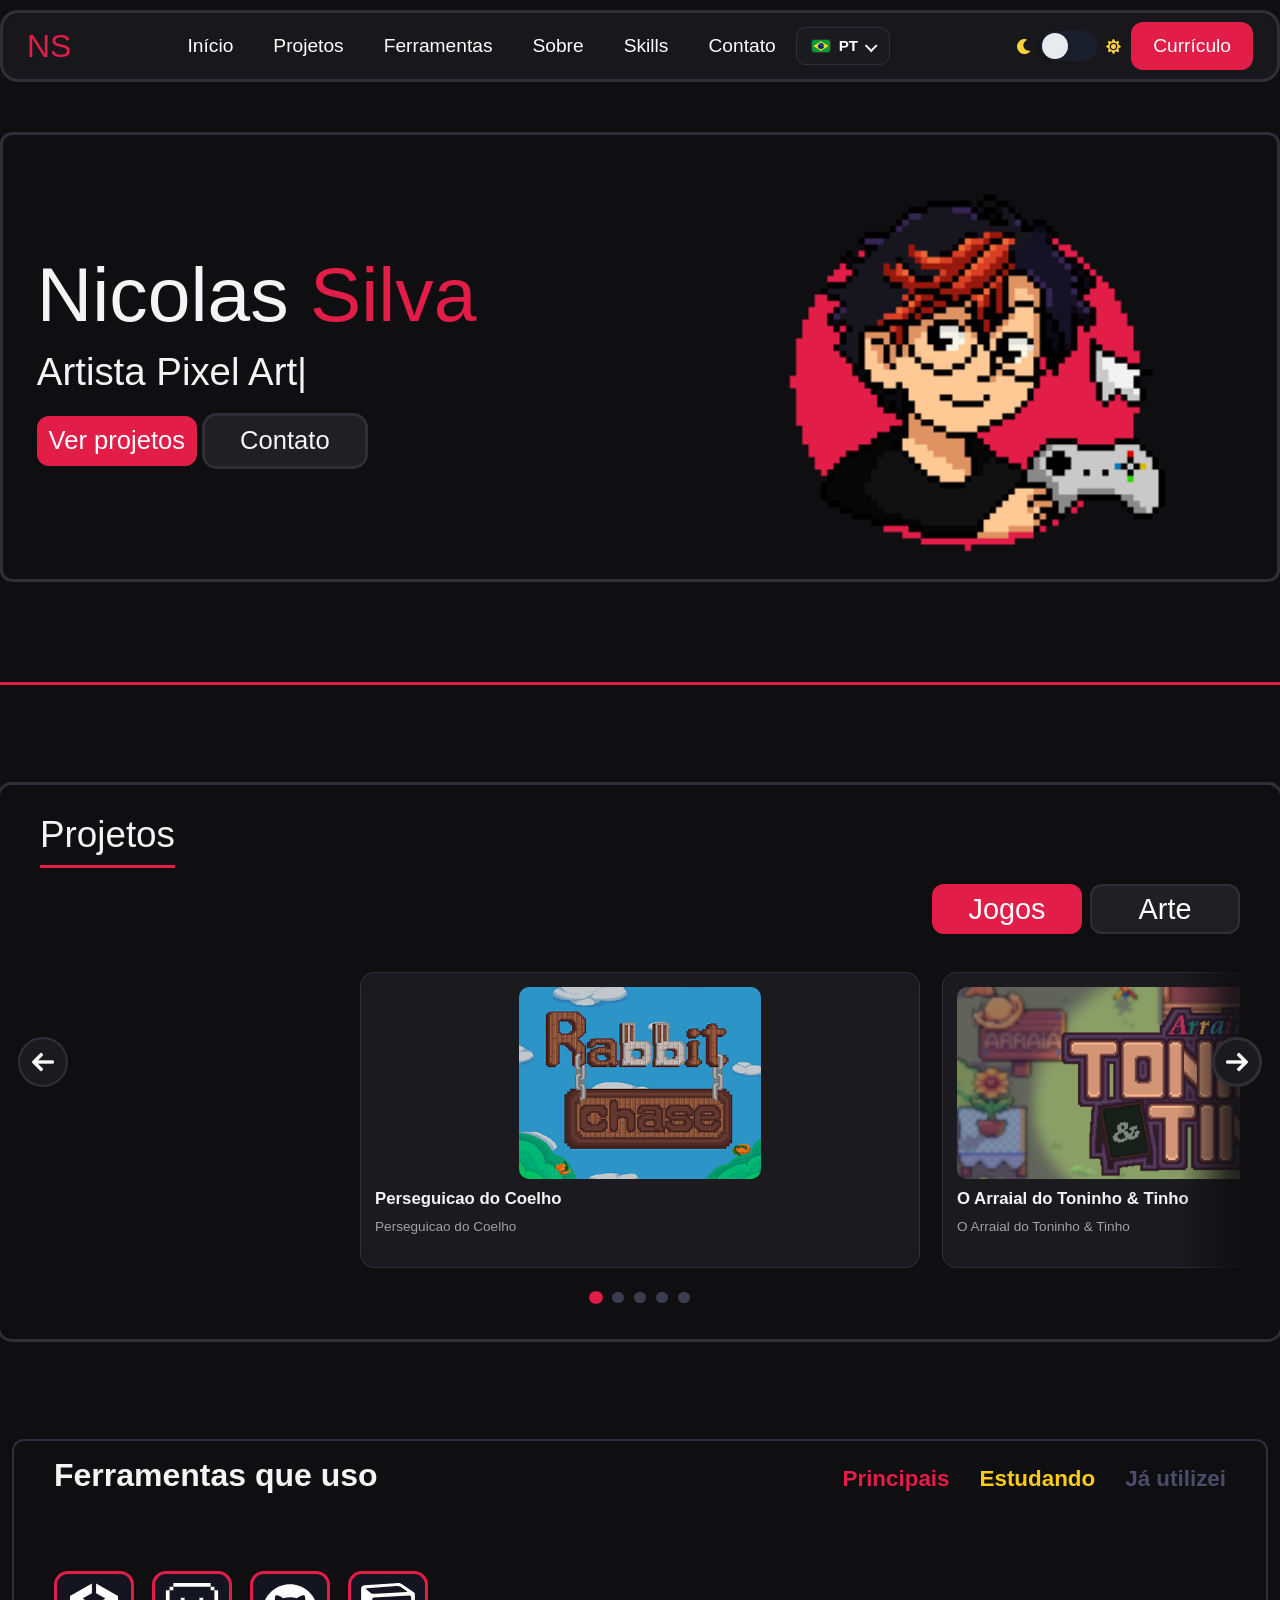
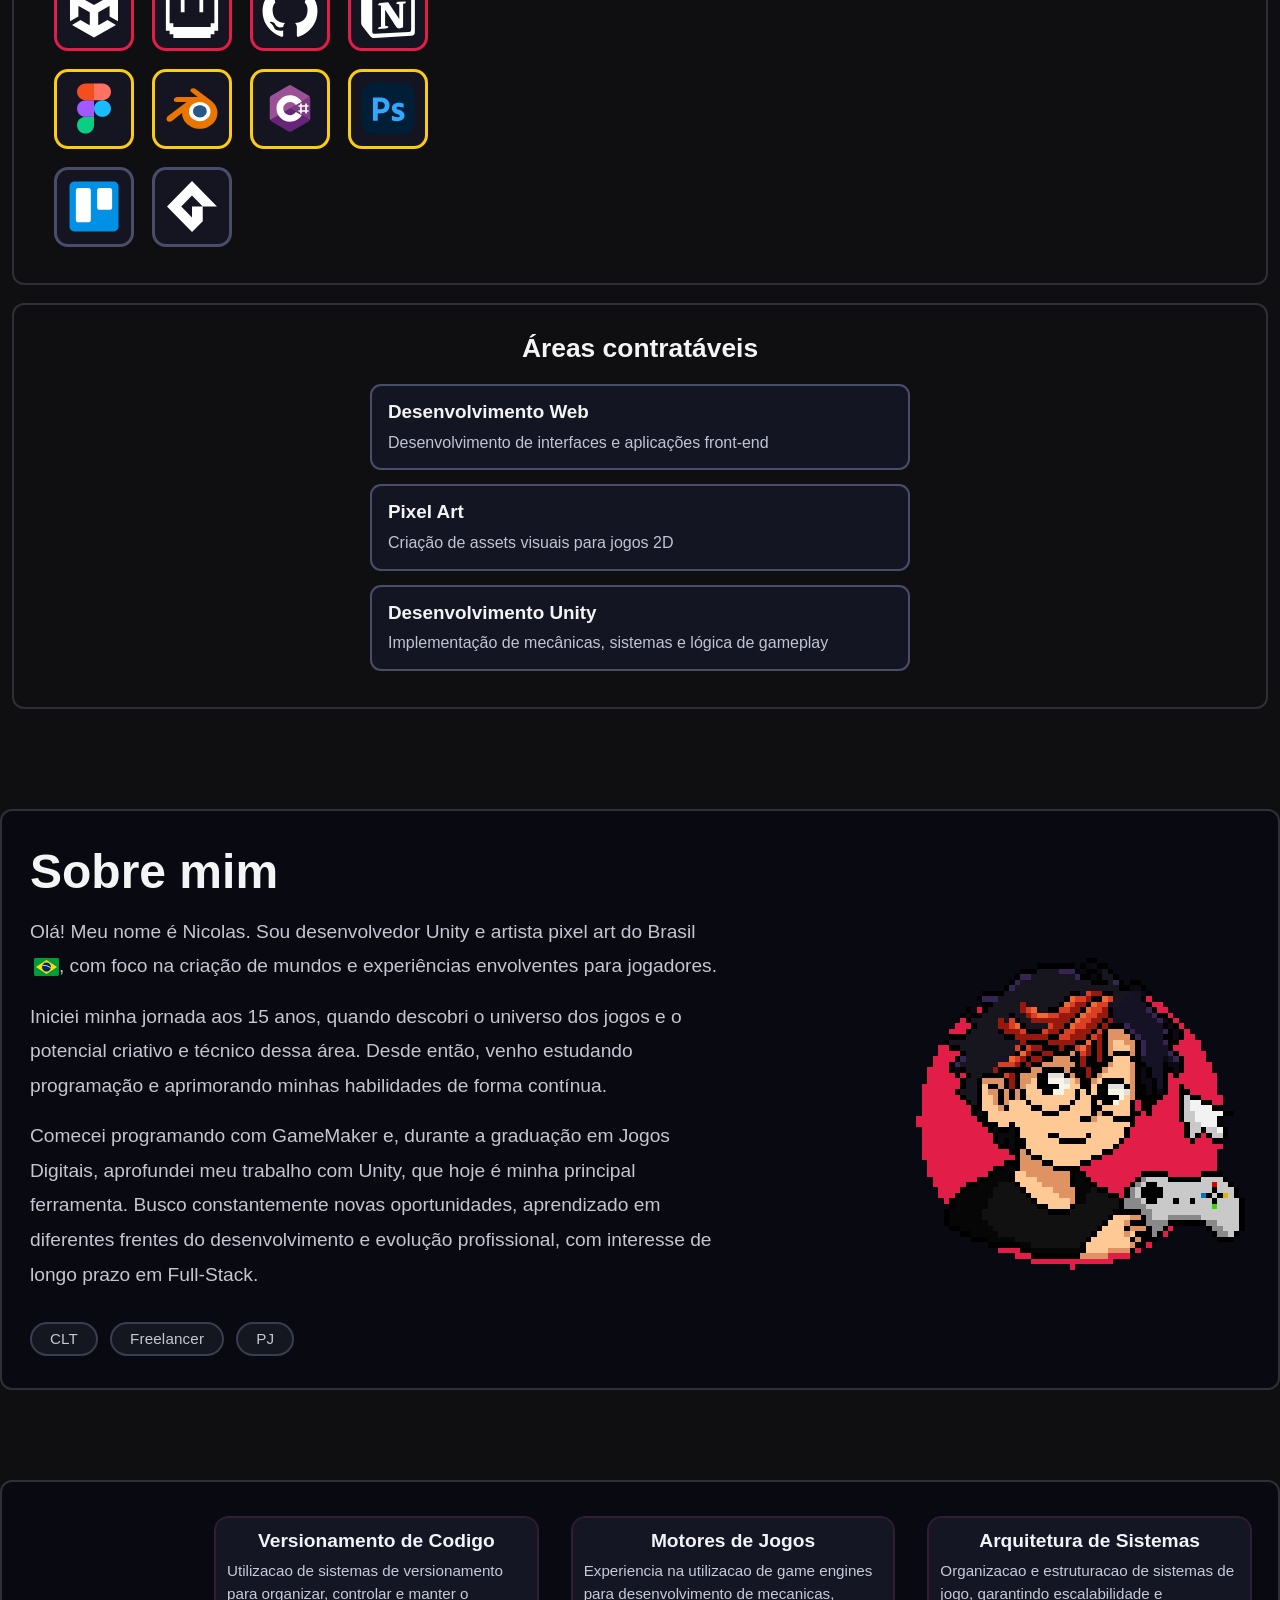
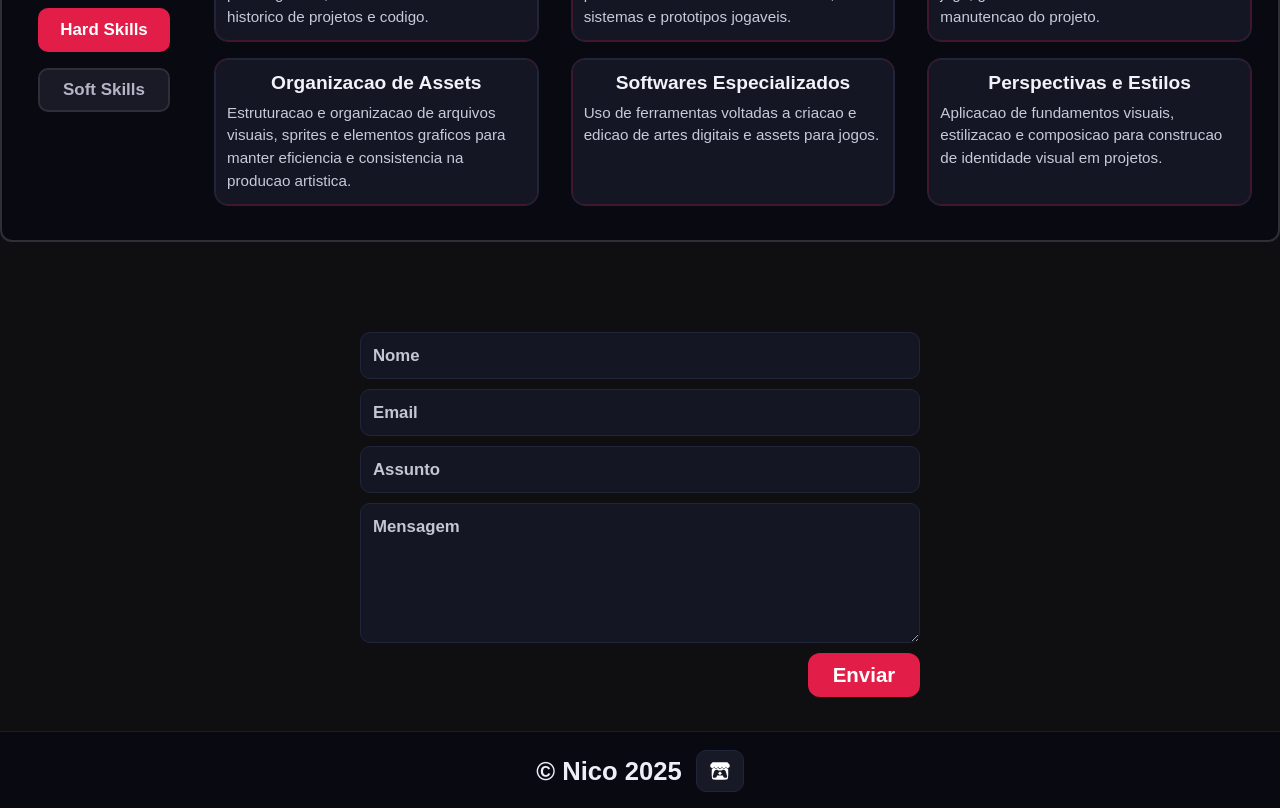
==== Index.html @ 5ace8aa7 "Alteração de pasta/organização" ====
<!doctype html>
<html lang="pt-br" data-bs-theme="dark">

<!--NICOLAS DA SILVA-->

<head>
  <!-- Metadados basicos de charset e responsividade -->
  <meta charset="UTF-8" />
  <meta name="viewport" content="width=device-width, initial-scale=1.0" />
  <title>Nicolas Silva</title>
  <!-- Bootstrap (base visual e componentes JS/CSS) -->
  <link href="https://cdn.jsdelivr.net/npm/bootstrap@5.3.8/dist/css/bootstrap.min.css" rel="stylesheet"
    integrity="sha384-sRIl4kxILFvY47J16cr9ZwB07vP4J8+LH7qKQnuqkuIAvNWLzeN8tE5YBujZqJLB" crossorigin="anonymous" />

  <!-- Estilos customizados do projeto -->
  <link rel="stylesheet" href="Styles.css" />
</head>

<body>
  <!-- Link de acessibilidade para teclado: permite pular menu e ir direto ao conteudo principal -->
  <a href="#conteudo-principal" class="skip-link">Pular para o conteudo principal</a>

  <!-- Header com navegacao principal -->
  <header class="site-header">
    <nav class="navbar" aria-label="Navegacao principal">
      <div class="navbar__container container-xxl px-3 px-lg-4">
      <!-- Logo / marca -->
      <a href="#inicio" id="navbar__logo" data-scroll-target="#inicio">NS</a>
      <!-- Botao hamburguer para abrir menu em telas menores -->
      <button class="navbar__toggle" id="mobile-menu" type="button" aria-label="Abrir menu" aria-expanded="false"
        aria-controls="navbar-menu">
        <span class="bar"></span>
        <span class="bar"></span>
        <span class="bar"></span>
      </button>
      <!-- Lista de links de navegacao -->
      <ul class="navbar__menu mb-0" id="navbar-menu">
        <li class="navbar__item">
          <a href="#inicio" class="navbar__links" data-scroll-target="#inicio">Ínicio</a>
        </li>
        <li class="navbar__item">
          <a href="#projetos" class="navbar__links" data-scroll-target="#projetos">
            Projetos
          </a>
        </li>
        <li class="navbar__item">
          <!-- Link para secao de ferramentas com rolagem suave -->
          <a href="#ferramentas" class="navbar__links" data-scroll-target="#ferramentas">Ferramentas</a>
        </li>
        <li class="navbar__item">
          <!-- Link para secao Sobre com rolagem suave -->
          <a href="#sobre" class="navbar__links" data-scroll-target="#sobre">Sobre</a>
        </li>
        <li class="navbar__item">
          <!-- Link para secao Skills com rolagem suave -->
          <a href="#skills" class="navbar__links" data-scroll-target="#skills">Skills</a>
        </li>
        <li class="navbar__item">
          <!-- Link para secao Contato com rolagem suave -->
          <a href="#contato" class="navbar__links" data-scroll-target="#contato">Contato</a>
        </li>
        <li class="navbar__item navbar__langPicker" data-lang-picker>
          <button class="navbar__links navbar__langToggle" type="button" data-lang-toggle aria-haspopup="true"
            aria-expanded="false" aria-label="Selecionar idioma">
            <span class="navbar__langCurrentContent">
              <img src="images/bandeira-brasil.svg" alt="Bandeira do idioma atual" class="navbar__flag" data-lang-current-flag />
              <span data-lang-current>PT</span>
            </span>
            <span class="navbar__langChevron" aria-hidden="true"></span>
          </button>
          <div class="navbar__langMenu" data-lang-menu role="menu" aria-label="Opcoes de idioma">
            <button class="navbar__langOption" type="button" data-lang-option="pt" role="menuitemradio"
              aria-checked="true">
              <img src="images/bandeira-brasil.svg" alt="" class="navbar__flag" aria-hidden="true" />
              <span data-lang-option-label="pt">Portugues</span>
            </button>
            <button class="navbar__langOption" type="button" data-lang-option="en" role="menuitemradio"
              aria-checked="false">
              <img src="images/bandeira-eua.svg" alt="" class="navbar__flag" aria-hidden="true" />
              <span data-lang-option-label="en">English</span>
            </button>
          </div>
        </li>
        <li class="navbar__btn">
          <div class="navbar__actions">
            <div class="navbar__themeControl" aria-hidden="true">
              <span class="navbar__themeIcon navbar__themeIcon--moon">
                <svg xmlns="http://www.w3.org/2000/svg" viewBox="0 0 512 512">
                  <path fill="rgb(255, 212, 59)"
                    d="M256 0C114.6 0 0 114.6 0 256S114.6 512 256 512c68.8 0 131.3-27.2 177.3-71.4 7.3-7 9.4-17.9 5.3-27.1s-13.7-14.9-23.8-14.1c-4.9 .4-9.8 .6-14.8 .6-101.6 0-184-82.4-184-184 0-72.1 41.5-134.6 102.1-164.8 9.1-4.5 14.3-14.3 13.1-24.4S322.6 8.5 312.7 6.3C294.4 2.2 275.4 0 256 0z" />
                </svg>
              </span>
              <button class="navbar__themeToggle" type="button" data-theme-toggle aria-label="Alternar para modo claro"
                aria-pressed="false">
                <span class="navbar__themeThumb" aria-hidden="true"></span>
              </button>
              <span class="navbar__themeIcon navbar__themeIcon--sun">
                <svg xmlns="http://www.w3.org/2000/svg" viewBox="0 0 576 512">
                  <path fill="rgb(255, 212, 59)"
                    d="M288-32c8.4 0 16.3 4.4 20.6 11.7L364.1 72.3 468.9 46c8.2-2 16.9 .4 22.8 6.3S500 67 498 75.1l-26.3 104.7 92.7 55.5c7.2 4.3 11.7 12.2 11.7 20.6s-4.4 16.3-11.7 20.6L471.7 332.1 498 436.8c2 8.2-.4 16.9-6.3 22.8S477 468 468.9 466l-104.7-26.3-55.5 92.7c-4.3 7.2-12.2 11.7-20.6 11.7s-16.3-4.4-20.6-11.7L211.9 439.7 107.2 466c-8.2 2-16.8-.4-22.8-6.3S76 445 78 436.8l26.2-104.7-92.6-55.5C4.4 272.2 0 264.4 0 256s4.4-16.3 11.7-20.6L104.3 179.9 78 75.1c-2-8.2 .3-16.8 6.3-22.8S99 44 107.2 46l104.7 26.2 55.5-92.6 1.8-2.6c4.5-5.7 11.4-9.1 18.8-9.1zm0 144a144 144 0 1 0 0 288 144 144 0 1 0 0-288zm0 240a96 96 0 1 1 0-192 96 96 0 1 1 0 192z" />
                </svg>
              </span>
            </div>
            <!-- CTA principal da navbar -->
            <a href="PDF/Currículo Nicolas.pdf" class="button" download="Currículo Nicolas.pdf">Currículo</a>
          </div>
        </li>
      </ul>
      </div>
    </nav>
  </header>

  <!-- Conteudo principal da pagina (landmark semantico) -->
  <main id="conteudo-principal">
  <!-- Hero: apresentacao principal -->
  <div class="main" id="inicio">
    <div class="main__container container-md">
      <div class="row align-items-center g-4 g-xl-5">
        <div class="main__content col-12 col-lg-7">
          <h1>Nicolas <span class="destaque">Silva</span></h1>
          <h2 data-typewriter-role>Artista Pixel Art</h2>
          <!-- Botoes com tooltip Bootstrap -->
          <div class="d-flex flex-wrap gap-2 mt-2">
            <button class="project__button" data-bs-toggle="tooltip" data-bs-title="Ir para projetos"
              data-scroll-target="#projetos" data-scroll-mode="center">
              Ver projetos
            </button>
            <button class="contact__button" data-bs-toggle="tooltip" data-bs-title="Entrar em contato"
              data-scroll-target="#contato">
              Contato
            </button>
          </div>
        </div>
        <div class="main__imgContainer col-12 col-lg-5">
          <!-- Imagem principal de destaque -->
          <img src="images/Me Pixelsizel.png" alt="mePixel" id="main__img" class="img-fluid" />
        </div>
      </div>
    </div>
    <!-- Separador visual da secao hero -->
    <hr class="main__hr" />
  </div>

  <!-- Secao de projetos com carrossel customizado -->
  <div class="project" id="projetos">
    <div class="project__container container-xxl">
      <!-- Seta esquerda: navega para o item anterior -->
      <button class="leftArrow__button" type="button" aria-label="Projeto anterior">
        <img src="images/seta-direita.png" alt="Seta para esquerda" id="main__leftarrow" width="100px" />
      </button>
      <!-- Seta direita: navega para o proximo item -->
      <button class="rightArrow__button" type="button" aria-label="Próximo projeto">
        <img src="images/seta-direita.png" alt="Seta para direita" id="main__rightarrow" width="100px" />
      </button>

      <!-- Titulo e destaque da secao -->
      <div class="project__content">
        <h2>Projetos</h2>
        <hr class="project__hr" />
        <div class="project__tabs d-flex flex-wrap gap-2 justify-content-start justify-content-md-end mt-3">
          <button class="jogos__button project-tab--active" type="button" aria-label="Jogos feitos" data-project-tab="jogos" aria-pressed="true">
            Jogos
          </button>
          <button class="arte__button" type="button" aria-label="Artes feitas" data-project-tab="arte" aria-pressed="false">
            Arte
          </button>
        </div>
      </div>
      <!-- Camada com degrade para efeito de recorte lateral -->
      <div class="game__viewport" aria-hidden="true"></div>
      <!-- Carrossel horizontal de jogos -->
      <div class="game__container" data-project-type="jogos" aria-label="Carrossel de jogos">
        <!-- Item 1 -->
        <article class="game__item" data-project="1">
          <img src="images/Rabbit Capa.png" alt="Capa do jogo Perseguicao do Coelho" class="game__image" />
          <h3 class="game__title">Perseguição do Coelho</h3>
          <p class="game__subtitle">Rabbit Chase</p>
        </article>
        <!-- Item 2 -->
        <article class="game__item" data-project="2">
          <img src="images/Toninho Capa.png" alt="Capa do jogo O Arraial do Toninho e Tinho" class="game__image" />
          <h3 class="game__title">O Arraial do Toninho & Tinho</h3>
          <p class="game__subtitle">Toninho & Tinho's Festival</p>
        </article>
        <!-- Item 3 -->
        <article class="game__item" data-project="3">
          <img src="images/Sirin Capa.png" alt="Capa do jogo Sirin" class="game__image" />
          <h3 class="game__title">Sirin</h3>
          <p class="game__subtitle">Sirin</p>
        </article>
        <!-- Item 4 -->
        <article class="game__item" data-project="4">
          <img src="images/O mundo que cabe na mão capa.png" alt="Capa do jogo O Mundo que cabe na mao" class="game__image" />
          <h3 class="game__title">O Mundo que cabe na mão</h3>
          <p class="game__subtitle">The World That Fits in Your Hand</p>
        </article>
        <!-- Item 5 (em breve) -->
        <article class="game__item game__item--coming-soon" data-project="5">
          <div class="game__imageWrap">
            <div class="game__placeholder" aria-hidden="true"></div>
            <span class="coming-soon-ribbon" data-label="EM BREVE" aria-label="Em breve"></span>
          </div>
          <h3 class="game__title">Projeto em desenvolvimento</h3>
        </article>
      </div>

      <!-- Carrossel horizontal de artes -->
      <div class="game__container" data-project-type="arte" aria-label="Carrossel de artes" hidden>
        <article class="game__item" data-project="arte-1">
          <img src="images/Logo Sirin.png" alt="Arte da logo do jogo Sirin" class="game__image" />
          <h3 class="game__title">Logo do jogo Sirin</h3>
        </article>
        <article class="game__item" data-project="arte-2">
          <img src="images/MustacheTheme64.png" alt="Arte do tema Mustache do Inktober 2025" class="game__image" />
          <h3 class="game__title">Um dos temas do Inktober 2025</h3>
        </article>
        <article class="game__item" data-project="arte-3">
          <img src="images/Sirin Tela Inicial.gif" alt="Arte da tela inicial do jogo Sirin" class="game__image" />
          <h3 class="game__title">Tela inicial do jogo Sirin</h3>
        </article>
        <article class="game__item" data-project="arte-4">
          <img src="images/AllPlants.png" alt="Arte das plantacoes do jogo Toninho e Tinho" class="game__image" />
          <h3 class="game__title">Plantações do jogo Toninho & Tinho</h3>
        </article>
        <article class="game__item" data-project="arte-5">
          <img src="images/AllFoods2.png" alt="Arte das comidas da loja do jogo Toninho e Tinho" class="game__image" />
          <h3 class="game__title">Comidas da loja do jogo Toninho & Tinho</h3>
        </article>
        <article class="game__item" data-project="arte-6">
          <img src="images/Sanrio Characters.png" alt="Arte dos personagens de Sanrio" class="game__image" />
          <h3 class="game__title">Arte dos personagens de Sanrio</h3>
        </article>
        <article class="game__item" data-project="arte-7">
          <img src="images/Foods.png" alt="Arte de comidas em pixel art" class="game__image" />
          <h3 class="game__title">Arte de comidas</h3>
        </article>
        <article class="game__item" data-project="arte-8">
          <img src="images/Mouths.png" alt="Treino de bocas em pixel art" class="game__image" />
          <h3 class="game__title">Treino de bocas</h3>
        </article>
        <article class="game__item" data-project="arte-9">
          <img src="images/WizardFrog.png" alt="Arte do personagem Sapo Mago" class="game__image" />
          <h3 class="game__title">Sapo Mago</h3>
        </article>
      </div>

      <div class="project__dots" aria-label="Indicadores do carrossel"></div>
    </div>
  </div>

  <!-- Secao combinada: ferramentas e areas contrataveis -->
  <div class="toolsHireRow container-xxl">
    <div class="row toolsHireRow__row align-items-stretch">
      <div class="col-12 col-xxl-8 toolsHireRow__colTools">
        <!-- Ferramentas: ferramentas que utilizo -->
        <div class="tools" id="ferramentas">
          <div class="tools__container">
            <div class="row align-items-center g-4 g-md-5">
              <div class="tools__content col-12">
                <h2 class="tools__title">Ferramentas que uso</h2>
                <h3 class="tools__principal">Principais</h3>
                <h3 class="tools__estudando">Estudando</h3>
                <h3 class="tools__utilizadas">Já utilizei</h3>
              </div>

              <div class="col-12">
                <div class="tools__cards" aria-label="Grade de ferramentas">
              <!-- Linha 1: ferramentas principais -->
              <article class="tool-card tool-card--principal" aria-label="Unity" data-bs-toggle="tooltip" data-bs-title="Unity" data-bs-placement="top" data-bs-trigger="hover" tabindex="0">
                <img src="images/Unity--Streamline-Font-Awesome.svg" alt="Unity" class="tool-card__icon unity__icon" />
              </article>

              <article class="tool-card tool-card--principal" aria-label="Aseprite" data-bs-toggle="tooltip" data-bs-title="Aseprite" data-bs-placement="top" data-bs-trigger="hover" tabindex="0">
                <img src="images/Aseprite--Streamline-Simple-Icons.svg" alt="Aseprite" class="tool-card__icon aseprite__icon" />
              </article>

              <article class="tool-card tool-card--principal" aria-label="Github" data-bs-toggle="tooltip" data-bs-title="GitHub" data-bs-placement="top" data-bs-trigger="hover" tabindex="0">
                <img src="images/Github--Streamline-Unicons.svg" alt="Github" class="tool-card__icon github__icon" />
              </article>

              <article class="tool-card tool-card--principal" aria-label="Notion" data-bs-toggle="tooltip" data-bs-title="Notion" data-bs-placement="top" data-bs-trigger="hover" tabindex="0">
                <img src="images/Notion--Streamline-Simple-Icons.svg" alt="Notion" class="tool-card__icon notion__icon" />
              </article>

              <!-- Linha 2: ferramentas em estudo -->
              <article class="tool-card tool-card--estudando tool-card--new-row" aria-label="Figma" data-bs-toggle="tooltip" data-bs-title="Figma" data-bs-placement="top" data-bs-trigger="hover" tabindex="0">
                <img src="images/Figma--Streamline-Svg-Logos.svg" alt="Figma" class="tool-card__icon figma__icon" />
              </article>

              <article class="tool-card tool-card--estudando" aria-label="Blender" data-bs-toggle="tooltip" data-bs-title="Blender" data-bs-placement="top" data-bs-trigger="hover" tabindex="0">
                <img src="images/Blender--Streamline-Svg-Logos.svg" alt="Blender" class="tool-card__icon blender__icon" />
              </article>

              <article class="tool-card tool-card--estudando" aria-label="Csharp" data-bs-toggle="tooltip" data-bs-title="C#" data-bs-placement="top" data-bs-trigger="hover" tabindex="0">
                <img src="images/csharp-svgrepo-com.svg" alt="Csharp" class="tool-card__icon c__icon" />
              </article>

              <article class="tool-card tool-card--estudando" aria-label="Photoshop" data-bs-toggle="tooltip" data-bs-title="Photoshop" data-bs-placement="top" data-bs-trigger="hover" tabindex="0">
                <img src="images/adobe-photoshop-svgrepo-com.svg" alt="Photoshop" class="tool-card__icon photoshop__icon" />
              </article>

              <!-- Linha 3: ferramentas ja utilizadas -->
              <article class="tool-card tool-card--utilizadas" aria-label="Trello" data-bs-toggle="tooltip" data-bs-title="Trello" data-bs-placement="top" data-bs-trigger="hover" tabindex="0">
                <img src="images/Trello--Streamline-Svg-Logos.svg" alt="Trello" class="tool-card__icon trello__icon" />
              </article>

              <article class="tool-card tool-card--utilizadas" aria-label="GameMaker" data-bs-toggle="tooltip" data-bs-title="GameMaker" data-bs-placement="top" data-bs-trigger="hover" tabindex="0">
                <img src="images/Gamemaker--Streamline-Simple-Icons.svg" alt="GameMaker" class="tool-card__icon gamemaker__icon" />
              </article>
                </div>
              </div>
            </div>
          </div>
        </div>
      </div>

      <div class="col-12 col-xxl-4 toolsHireRow__colHire">
        <div class="hire">
          <div class="hire__container">
            <section class="hire__panel" aria-label="Áreas contratáveis">
              <h3 class="tools__hireTitle" data-tools-hire-title>Áreas contratáveis</h3>

              <div class="tools__hireGrid">
                <article class="tools__hireCard tools__hireCard--web">
                  <h4 data-tools-role-web-title>Desenvolvedor de Sites</h4>
                  <p data-tools-role-web-level>Completamente iniciante/estudante</p>
                </article>

                <article class="tools__hireCard tools__hireCard--pixel">
                  <h4 data-tools-role-pixel-title>Pixel Artist</h4>
                  <p data-tools-role-pixel-level>Iniciante/Intermediário e estudando</p>
                </article>

                <article class="tools__hireCard tools__hireCard--unity">
                  <h4 data-tools-role-unity-title>Desenvolvedor Unity</h4>
                  <p data-tools-role-unity-level>Iniciante/Intermediário e estudando</p>
                </article>
              </div>
            </section>
          </div>
        </div>
      </div>
    </div>
    </div>
  </div>

  <!-- Secao Sobre: apresentacao pessoal com texto e avatar -->
  <section class="about" id="sobre">
    <div class="about__container container-xxl">
      <div class="about__layout row align-items-center g-4 g-lg-5">
        <div class="about__content col-12 col-lg-7">
          <h2>Sobre mim</h2>
          <p class="about__text">
            Olá! Meu nome é Nicolas. Sou desenvolvedor Unity e Pixel Artist do Brasil
            <img src="images/bandeira-brasil.svg" alt="Bandeira do Brasil" class="about__flag" />,
            com foco na criação de mundos e experiências envolventes para jogadores.
          </p>

          <p class="about__text">
            Iniciei minha jornada aos 15 anos, quando descobri o universo dos jogos e o potencial
            criativo e técnico dessa área. Desde então, venho estudando programação e aprimorando
            minhas habilidades de forma contínua.
          </p>

          <p class="about__text">
            Comecei programando com GameMaker e, durante a graduação em Jogos Digitais,
            aprofundei meu trabalho com Unity, que hoje é minha principal ferramenta.
            Busco constantemente novas oportunidades, aprendizado em diferentes frentes do
            desenvolvimento e evolução profissional, com interesse de longo prazo em Full-Stack.
          </p>

          <div class="about__badges" aria-label="Modelos de trabalho">
            <span class="about__badge">CLT</span>
            <span class="about__badge">Freelancer</span>
            <span class="about__badge">PJ</span>
          </div>
        </div>

        <div class="about__avatarWrap col-12 col-lg-5">
          <img src="images/Me Pixelsizel.png" alt="Avatar Nicolas" class="about__avatar img-fluid" />
        </div>
      </div>
    </div>
  </section>

  <!-- Secao Skills: alternancia entre hard skills e soft skills -->
  <section class="skills" id="skills">
    <div class="skills__container container-xxl skills--hard" data-skills-root>
      <div class="skills__layout">
        <aside class="skills__tabs" aria-label="Categorias de skills">
          <button class="skills__tab skills__tab--active" type="button" data-skills-tab="hard" aria-pressed="true">
            Hard Skills
          </button>
          <button class="skills__tab" type="button" data-skills-tab="soft" aria-pressed="false">
            Soft Skills
          </button>
        </aside>

        <div class="skills__panelWrap">
          <div class="skills__panel" data-skills-panel="hard">
            <article class="skills__card">
              <h3>Versionamento de Código</h3>
              <p>Utilização de sistemas de versionamento para organizar, controlar e manter o histórico de projetos e código.</p>
            </article>
            <article class="skills__card">
              <h3>Motores de Jogos</h3>
              <p>Experiência na utilização de game engines para desenvolvimento de mecânicas, sistemas e protótipos jogáveis.</p>
            </article>
            <article class="skills__card">
              <h3>Arquitetura de Sistemas</h3>
              <p>Organização e estruturação de sistemas de jogo, garantindo escalabilidade e manutenção do projeto.</p>
            </article>
            <article class="skills__card">
              <h3>Organização de Assets</h3>
              <p>Estruturação e organização de arquivos visuais, sprites e elementos gráficos para manter eficiência e consistência na produção artística.</p>
            </article>
            <article class="skills__card">
              <h3>Softwares Especializados</h3>
              <p>Uso de ferramentas voltadas à criação e edição de artes digitais e assets para jogos.</p>
            </article>
            <article class="skills__card">
              <h3>Perspectivas e Estilos</h3>
              <p>Aplicação de fundamentos visuais, estilização e composição para construção de identidade visual em projetos.</p>
            </article>
          </div>

          <div class="skills__panel" data-skills-panel="soft" hidden>
            <article class="skills__card">
              <h3>Trabalho em Equipe</h3>
              <p>Capacidade de colaborar de forma eficiente com outras pessoas, contribuindo para o andamento do projeto e para um ambiente produtivo.</p>
            </article>
            <article class="skills__card">
              <h3>Comunicação</h3>
              <p>Clareza na troca de informações, garantindo alinhamento de ideias, processos e objetivos entre a equipe.</p>
            </article>
            <article class="skills__card">
              <h3>Gestão de Tempo</h3>
              <p>Organização e priorização de tarefas para cumprir prazos e manter o fluxo de trabalho eficiente.</p>
            </article>
            <article class="skills__card">
              <h3>Resiliência</h3>
              <p>Capacidade de lidar com desafios, adaptar-se a imprevistos e manter o progresso mesmo diante de dificuldades.</p>
            </article>
            <article class="skills__card">
              <h3>Aprendizado Contínuo</h3>
              <p>Comprometimento com o desenvolvimento constante de habilidades técnicas e criativas.</p>
            </article>
            <article class="skills__card">
              <h3>Flexibilidade</h3>
              <p>Facilidade para se adaptar a mudanças de escopo, novas ferramentas e diferentes demandas de projeto.</p>
            </article>
          </div>
        </div>
      </div>
    </div>
  </section>

  <!-- Modal de detalhes do projeto/arte -->
  <div class="project-modal" id="project-modal" hidden>
    <div class="project-modal__backdrop" data-project-modal-close></div>
    <div class="project-modal__dialog" role="dialog" aria-modal="true" aria-labelledby="project-modal-title">
      <button class="project-modal__close" type="button" aria-label="Fechar modal" data-project-modal-close>
        <span aria-hidden="true">X</span>
      </button>

      <h2 class="project-modal__title" id="project-modal-title">Detalhes do Projeto</h2>

      <div class="project-modal__media">
        <img src="" alt="Imagem do projeto" class="project-modal__image" data-project-modal-image />
        <span class="project-modal__coming-ribbon" data-project-modal-coming-ribbon data-label="EM BREVE" aria-label="Em breve" hidden></span>
      </div>

      <div class="project-modal__description" data-project-modal-description>
        Descricao
      </div>

      <div class="project-modal__meta">
        <section class="project-modal__metaBlock" aria-label="Responsabilidades do projeto">
          <h3>Responsabilidades</h3>
          <div class="project-modal__chips" data-project-modal-responsibilities></div>
        </section>

        <section class="project-modal__metaBlock" aria-label="Tecnologias utilizadas">
          <h3>Tecnologias</h3>
          <div class="project-modal__techs" data-project-modal-technologies></div>
        </section>
      </div>

      <section class="project-modal__done" aria-label="Resumo do que foi feito">
        <h3>O que eu fiz</h3>
        <p data-project-modal-work>Descricao do feito</p>
      </section>

      <a href="#" class="project-modal__play" data-project-modal-link target="_blank" rel="noopener noreferrer">Jogar</a>
    </div>
  </div>

  <!-- Secao Contato com formulario e rodape -->
  <section class="contact" id="contato">
    <div class="contact__container container-xxl">
      <form class="contact__form" action="#" method="post" data-contact-email="n1co.4rts@gmail.com" data-contact-endpoint="https://formsubmit.co/ajax/n1co.4rts@gmail.com">
        <input type="text" name="nome" class="contact__input" placeholder="Nome" aria-label="Nome" required />
        <input type="email" name="email" class="contact__input" placeholder="Email" aria-label="Email" required />
        <input type="text" name="assunto" class="contact__input" placeholder="Assunto" aria-label="Assunto" required />
        <textarea name="mensagem" class="contact__textarea" placeholder="Mensagem" aria-label="Mensagem" required></textarea>
        <button class="contact__submit" type="submit">Enviar</button>
      </form>
    </div>
  </section>

  </main>

  <!-- Rodape com direitos autorais e link social -->
  <footer class="site-footer" aria-label="Rodape do site">
    <div class="site-footer__container container-xxl contact__footer">
      <p class="contact__copy">&copy; Nico 2025</p>
      <div class="contact__socials" aria-label="Link social principal">
        <a href="https://ticco.itch.io/" class="contact__social contact__itch" aria-label="Abrir perfil no itch.io" target="_blank" rel="noopener noreferrer">
          <svg class="contact__social-icon" xmlns="http://www.w3.org/2000/svg" viewBox="0 0 512 512" aria-hidden="true" focusable="false">
            <path d="M71.9 34.8C50.2 47.7 7.4 96.8 7 109.7l0 21.3c0 27.1 25.3 50.8 48.2 50.8 27.6 0 50.5-22.8 50.5-50 0 27.1 22.2 50 49.8 50s49-22.8 49-50c0 27.1 23.6 50 51.2 50l.5 0c27.6 0 51.2-22.8 51.2-50 0 27.1 21.5 50 49 50s49.8-22.8 49.8-50c0 27.1 23 50 50.5 50 23 0 48.3-23.8 48.3-50.8l0-21.3c-.4-12.9-43.2-62.1-64.9-75-67.4-2.3-114.2-2.7-184-2.7S91.1 33.1 71.9 34.8zM204.2 169.2c-22 38.4-77.9 38.7-99.8 .2-13.2 23.1-43.2 32.1-56 27.7-3.9 40.2-13.7 237.1 17.7 269.2 80 18.7 302.1 18.1 379.8 0 31.6-32.3 21.3-232 17.7-269.2-12.9 4.4-42.9-4.6-56-27.7-22 38.5-77.8 38.1-99.8-.2-7.1 12.5-23 28.9-51.8 28.9-10.4 .3-20.8-2.2-29.9-7.3s-16.7-12.6-21.9-21.6l0 0zm-41.6 53.8c16.5 0 31.1 0 49.2 19.8 29.3-3 58.9-3 88.2 0 18.2-19.7 32.8-19.7 49.2-19.7 52.3 0 65.2 77.5 83.9 144.4 17.3 62.2-5.5 63.7-34 63.7-42.1-1.6-65.5-32.2-65.5-62.8-39.3 6.4-101.9 8.8-155.6 0 0 30.6-23.3 61.2-65.5 62.8-28.4-.1-51.2-1.6-33.9-63.7 18.7-67 31.6-144.4 83.9-144.4l0-.1zM256 270.8s-44.4 40.8-52.4 55.2l29-1.2 0 25.3c0 1.5 21.3 .2 23.3 .2 11.6 .5 23.3 1 23.3-.2l0-25.3 29 1.2c-8-14.5-52.4-55.2-52.4-55.2l.1 0z" />
          </svg>
        </a>
      </div>
    </div>
  </footer>

  <!-- Bootstrap JS bundle + script customizado do projeto -->
  <script src="https://cdn.jsdelivr.net/npm/bootstrap@5.3.3/dist/js/bootstrap.bundle.min.js"
    integrity="sha384-YvpcrYf0tY3lHB60NNkmXc5s9fDVZLESaAA55NDzOxhy9GkcIdslK1eN7N6jIeHz"
    crossorigin="anonymous"></script>

  <script src="app.js"></script>
</body>

</html>
---- Styles.css ----
/* Reset basico e fonte padrao do projeto */
* {
    box-sizing: border-box;
    font-family: 'Franklin Gothic', sans-serif;
}

/* Variaveis de tema conectadas com Bootstrap */
:root {
    --bs-body-bg: #0F0F12;
    --bs-body-color: #F4F4F5;
    --bs-primary: #E11D48;
    --bs-primary-rgb: 225, 29, 72;
    --bs-secondary-color: #F3466C;
    --bs-border-color: #2F2F37;
    --layout-max-width: 1300px;
    --layout-max-width-wide: 1600px;
    --layout-max-width-ultra: 1780px;
}

/* Fundo e cor global de texto */
body {
    background-color: var(--bs-body-bg);
    color: var(--bs-body-color);
    cursor: url('data:image/svg+xml;utf8,<svg xmlns="http://www.w3.org/2000/svg" width="40" height="40" viewBox="0 0 40 40"><defs><filter id="glow"><feGaussianBlur stdDeviation="3" result="coloredBlur"/><feMerge><feMergeNode in="coloredBlur"/><feMergeNode in="SourceGraphic"/></feMerge></filter><filter id="blur"><feGaussianBlur stdDeviation="1.5"/></filter></defs><circle cx="20" cy="20" r="10" fill="%23E11D48" opacity="0.4" filter="url(%23glow)"/><circle cx="20" cy="20" r="7" fill="%23F3466C" opacity="0.7" filter="url(%23blur)"/><circle cx="20" cy="20" r="4" fill="%23FFB6C1" opacity="0.9"/><circle cx="20" cy="20" r="2" fill="%23FFFFFF" opacity="1"/><circle cx="20" cy="20" r="12" fill="none" stroke="%23E11D48" stroke-width="0.5" opacity="0.4"/></svg>') 20 20, auto;
}

/* Link de pulo para acessibilidade: fica visivel apenas ao navegar via teclado */
.skip-link {
    position: absolute;
    left: -999px;
    top: 10px;
    z-index: 2000;
    padding: 10px 14px;
    border-radius: 8px;
    background: #E11D48;
    color: #FFFFFF;
    font-weight: 700;
    text-decoration: none;
}

.skip-link:focus {
    left: 12px;
    outline: 2px solid #FFFFFF;
    outline-offset: 2px;
}

/* Scrollbar customizada (pagina inteira) */
* {
    scrollbar-width: thin;
    scrollbar-color: #E11D48 #13141D;
}

*::-webkit-scrollbar {
    width: 10px;
    height: 10px;
}

*::-webkit-scrollbar-track {
    background: #13141D;
}

*::-webkit-scrollbar-thumb {
    background: linear-gradient(180deg, #E11D48, #B51239);
    border-radius: 999px;
    border: 2px solid #13141D;
}

*::-webkit-scrollbar-thumb:hover {
    background: linear-gradient(180deg, #F3466C, #CB1845);
}

/* Efeito de hover glow em elementos interativos com animação */
button,
a,
[role="button"],
input[type="submit"],
input[type="button"],
input[type="reset"] {
    position: relative;
    transition: all 0.3s ease;
}

@keyframes glow-pulse {
    0%, 100% {
        filter: drop-shadow(0 0 6px rgba(225, 29, 72, 0.4)) drop-shadow(0 0 12px rgba(243, 70, 108, 0.2));
        transform: scale(1);
    }
    50% {
        filter: drop-shadow(0 0 12px rgba(225, 29, 72, 0.8)) drop-shadow(0 0 20px rgba(243, 70, 108, 0.5));
        transform: scale(1.03);
    }
}

@keyframes glow-pulse-static {
    0%, 100% {
        filter: drop-shadow(0 0 6px rgba(225, 29, 72, 0.4)) drop-shadow(0 0 12px rgba(243, 70, 108, 0.2));
    }
    50% {
        filter: drop-shadow(0 0 12px rgba(225, 29, 72, 0.8)) drop-shadow(0 0 20px rgba(243, 70, 108, 0.5));
    }
}

button:hover,
a:hover,
[role="button"]:hover,
input[type="submit"]:hover,
input[type="button"]:hover,
input[type="reset"]:hover {
    animation: glow-pulse 1.5s ease-in-out infinite;
}

/* Mantem o posicionamento fixo das setas do carrossel no hover */
.leftArrow__button:hover,
.rightArrow__button:hover {
    animation: glow-pulse-static 1.5s ease-in-out infinite;
    transform: translateY(-50%);
}

/* Efeitos especiais para botões CTA principais */
.button,
.project__button,
.contact__button,
.contact__submit {
    position: relative;
    overflow: hidden;
}

.button::before,
.project__button::before,
.contact__button::before,
.contact__submit::before {
    content: '';
    position: absolute;
    top: -2px;
    left: -2px;
    right: -2px;
    bottom: -2px;
    border-radius: 12px;
    opacity: 0;
    z-index: -1;
    transition: opacity 0.3s ease;
    background: transparent;
    box-shadow: 0 0 0px rgba(225, 29, 72, 0.3);
}

.button:hover::before,
.project__button:hover::before,
.contact__button:hover::before,
.contact__submit:hover::before {
    opacity: 1;
    animation: glow-pulse-shadow 1.5s ease-in-out infinite;
}

@keyframes glow-pulse-shadow {
    0%, 100% {
        box-shadow: 0 0 15px rgba(225, 29, 72, 0.4), 0 0 30px rgba(243, 70, 108, 0.2);
    }
    50% {
        box-shadow: 0 0 25px rgba(225, 29, 72, 0.6), 0 0 50px rgba(243, 70, 108, 0.3);
    }
}

/* Efeito especial nos cards de projeto */
.game__item {
    transition: all 0.3s ease;
}

.game__item:hover {
    box-shadow: 0 0 20px rgba(225, 29, 72, 0.4), 0 0 40px rgba(243, 70, 108, 0.2), inset 0 0 20px rgba(225, 29, 72, 0.1);
    animation: card-glow 2s ease-in-out infinite;
}

@keyframes card-glow {
    0%, 100% {
        box-shadow: 0 0 20px rgba(225, 29, 72, 0.4), 0 0 40px rgba(243, 70, 108, 0.2), inset 0 0 20px rgba(225, 29, 72, 0.1);
    }
    50% {
        box-shadow: 0 0 30px rgba(225, 29, 72, 0.6), 0 0 60px rgba(243, 70, 108, 0.4), inset 0 0 30px rgba(225, 29, 72, 0.15);
    }
}

/* ===== Navbar (desktop) ===== */
.navbar {
    padding: 10px 0;
    display: flex;
    flex-wrap: nowrap;
    justify-content: center;
    align-items: center;
    font-size: 1.2rem;
    position: sticky;
    top: 0;
    z-index: 999;
}

/* Container interno da navbar */
.navbar__container {
    height: 72px;
    width: 100%;
    border: 3px solid var(--bs-border-color);
    border-radius: 18px;
    background-color: #18181C;
}

.navbar__container,
.main__container,
.project__container,
.toolsHireRow,
.tools__container,
.hire__container,
.about__container,
.skills__container,
.contact__container,
.site-footer__container {
    max-width: var(--layout-max-width);
    margin-left: auto;
    margin-right: auto;
}

/* Logo principal */
#navbar__logo {
    background-color: var(--bs-primary);
    background-clip: text;
    -webkit-text-fill-color: transparent;
    text-decoration: none;
    font-size: 2rem;
}

/* Lista de links centralizada */
.navbar__menu {
    display: flex;
    flex: 1;
    margin-left: clamp(14px, 5vw, 100px);
}

/* Item individual da lista da navbar */
.navbar__item {
    display: flex;
}

.navbar__langPicker {
    position: relative;
}

/* Link de navegacao */
.navbar__links {
    color: #fff;
    display: flex;
    align-items: center;
    text-decoration: none;
    padding: 0 20px;
    height: 48px;
    position: relative;
}

.navbar__langToggle {
    border: 1px solid #2F2F37;
    border-radius: 10px;
    background: #1A1A1F;
    height: 38px;
    justify-content: space-between;
    gap: 8px;
    margin: 5px 0;
    padding: 0 14px;
    font-size: 0.95rem;
    font-weight: 700;
    cursor: pointer;
}

.navbar__langToggle::after {
    display: none;
}

.navbar__langToggle:hover {
    background: #272736;
}

.navbar__langCurrentContent {
    display: inline-flex;
    align-items: center;
    gap: 8px;
}

.navbar__flag {
    width: 20px;
    height: 14px;
    border-radius: 3px;
    object-fit: cover;
    border: 1px solid #2F2F37;
    flex-shrink: 0;
}

.navbar__langChevron {
    width: 9px;
    height: 9px;
    border-right: 2px solid #F4F4F5;
    border-bottom: 2px solid #F4F4F5;
    transform: rotate(45deg) translateY(-1px);
    transition: transform 0.2s ease;
}

.navbar__langPicker.is-open .navbar__langChevron {
    transform: rotate(-135deg) translateY(-1px);
}

.navbar__langMenu {
    position: absolute;
    top: calc(100% + 6px);
    left: 0;
    min-width: 152px;
    padding: 6px;
    border-radius: 10px;
    border: 1px solid #2F2F37;
    background: #1A1A1F;
    box-shadow: 0 10px 24px rgba(0, 0, 0, 0.35);
    opacity: 0;
    visibility: hidden;
    pointer-events: none;
    transform: translateY(-4px);
    transition: opacity 0.2s ease, transform 0.2s ease;
    z-index: 20;
}

.navbar__langPicker.is-open .navbar__langMenu {
    opacity: 1;
    visibility: visible;
    pointer-events: auto;
    transform: translateY(0);
}

.navbar__langOption {
    display: flex;
    align-items: center;
    gap: 8px;
    width: 100%;
    border: 0;
    border-radius: 8px;
    padding: 8px 10px;
    background: transparent;
    color: #F4F4F5;
    text-align: left;
    font-size: 0.92rem;
    font-weight: 600;
}

.navbar__langOption:hover {
    background: #272736;
}

.navbar__langOption--active {
    background: rgba(243, 70, 108, 0.2);
    color: #F78AA4;
}

/* Linha animada abaixo dos links */
.navbar__links::after {
    bottom: 8px;
    content: "";
    height: 2px;
    left: 50%;
    position: absolute;
    background: var(--bs-secondary-color);
    transition: width 0.3s ease 0s, left 0.3s ease 0s;
    width: 0;
}

/* Hover da linha somente para dispositivos com hover real */
@media (hover: hover) and (pointer: fine) {
    .navbar__links:hover::after {
        width: 80%;
        left: 10%;
    }
}

/* Wrapper do botao de curriculo */
.navbar__btn {
    display: flex;
}

.navbar__actions {
    display: flex;
    align-items: center;
    gap: 10px;
}

.navbar__themeControl {
    display: inline-flex;
    align-items: center;
    gap: 8px;
}

.navbar__themeToggle {
    position: relative;
    width: 58px;
    height: 30px;
    border: 0;
    border-radius: 999px;
    background: #1B1F2D;
    padding: 0;
    display: inline-block;
    cursor: pointer;
    transition: background-color 0.25s ease;
}

.navbar__themeToggle:hover {
    background: #242A3D;
}

.navbar__themeIcon {
    width: 15px;
    height: 15px;
    display: inline-flex;
    align-items: center;
    justify-content: center;
}

.navbar__themeIcon svg {
    width: 100%;
    height: 100%;
}

.navbar__themeThumb {
    position: absolute;
    top: 2px;
    left: 2px;
    width: 26px;
    height: 26px;
    border-radius: 50%;
    background: #E8EAEE;
    box-shadow: 0 1px 4px rgba(0, 0, 0, 0.35);
    transition: transform 0.25s ease;
}

.navbar__themeToggle.is-light {
    background: #2A3147;
}

.navbar__themeToggle.is-light .navbar__themeThumb {
    transform: translateX(28px);
}

/* Ajustes do desktop para manter links no centro e CTA na direita */
@media screen and (min-width: 992px) {
    .navbar__menu {
        position: relative;
    }

    .navbar__btn {
        position: absolute;
        right: 0;
        top: 50%;
        transform: translateY(-50%);
    }
}

/* Ajuste intermediário para viewport entre 992px e 1200px */
@media screen and (min-width: 992px) and (max-width: 1199.98px) {
    .navbar__menu {
        margin-left: clamp(14px, 3vw, 60px);
    }

    .navbar__links {
        padding: 0 14px;
        font-size: 1rem;
    }

    .navbar__themeControl {
        gap: 6px;
    }

    .navbar__themeIcon {
        width: 14px;
        height: 14px;
    }
}

/* Botao hamburguer (oculto no desktop) */
.navbar__toggle {
    background: transparent;
    border: 0;
    padding: 0;
}

.navbar__toggle:hover {
    animation: none;
}

/* Barras do hamburguer */
.bar {
    background: #fff;
    transition: all 0.3s ease-in-out;
}


/* Estilo do botao CTA da navbar */
.button {
    display: flex;
    align-items: center;
    text-decoration: none;
    padding: 0 22px;
    height: 48px;
    border-radius: 12px;
    background-color: var(--bs-primary);
    color: #fff;
}

.button:hover {
    background: var(--bs-secondary-color);
    transition: all 0.3s ease;
}

/* ===== Navbar (mobile) ===== */
@media screen and (max-width: 991.98px) {

    /* Painel do menu mobile recolhido por padrao */
    .navbar__menu {
        display: grid;
        grid-template-columns: auto;
        align-content: start;
        margin: 0;
        padding: 1rem 0 2rem;
        width: 100%;
        position: absolute;
        top: -1000px;
        left: 0;
        opacity: 0;
        visibility: hidden;
        transition: all 0.5s ease;
        background: #18181C;
    }

    /* Estado aberto do menu mobile */
    .navbar__menu.active {
        background: #18181C;
        top: calc(100% + 8px);
        opacity: 1;
        visibility: visible;
        transition: all 0.5s ease;
        font-size: 1.6rem;
        border-radius: 16px;
        overflow: hidden;
    }

    /* Icone hamburguer em mobile */
    .navbar__toggle {
        display: flex;
        flex-direction: column;
        justify-content: center;
        align-items: center;
        gap: 6px;
        width: 32px;
        height: 24px;
    }

    .navbar__toggle .bar {
        width: 26px;
        height: 3px;
        border-radius: 999px;
    }


    .navbar__links {
        text-align: center;
        padding: 1rem 2rem;
        width: 100%;
        display: table;
    }

    .navbar__langPicker {
        width: 100%;
        display: flex;
        justify-content: center;
        position: relative;
    }

    .navbar__langToggle {
        width: 80%;
        max-width: 250px;
        height: 44px;
        margin: 2px auto;
        border-radius: 10px;
        padding: 0 14px;
    }

    .navbar__langToggle span[data-lang-current] {
        text-align: left;
    }

    .navbar__langCurrentContent {
        flex: 1;
        justify-content: center;
    }

    .navbar__langChevron {
        display: none;
    }

    .navbar__langMenu {
        position: absolute;
        top: calc(100% + 6px);
        left: 50%;
        transform: translateX(-50%) translateY(-4px);
        width: 80%;
        max-width: 250px;
        min-width: 0;
        margin: 0;
        border: 1px solid #2F2F37;
        border-radius: 10px;
        box-shadow: 0 10px 24px rgba(0, 0, 0, 0.25);
        opacity: 0;
        visibility: hidden;
        pointer-events: none;
        max-height: none;
        padding: 4px;
        transition: opacity 0.2s ease, transform 0.2s ease;
        z-index: 30;
    }

    .navbar__langPicker.is-open .navbar__langMenu {
        opacity: 1;
        visibility: visible;
        pointer-events: auto;
        transform: translateX(-50%) translateY(0);
    }

    .navbar__langOption {
        justify-content: flex-start;
        border-radius: 8px;
        padding: 10px 12px;
    }

    #mobile-menu {
        position: absolute;
        top: 50%;
        right: 16px;
        transform: translateY(-50%);
    }

    #mobile-menu:hover,
    #mobile-menu:focus-visible {
        transform: translateY(-50%);
    }

    .button {
        justify-content: center;
        width: 80%;
        height: 56px;
        margin: 0 auto;
    }

    .navbar__actions {
        width: 100%;
        display: grid;
        justify-items: center;
        gap: 10px;
        padding-top: 0.6rem;
    }

    .navbar__themeControl {
        width: 80%;
        max-width: 250px;
        justify-content: center;
    }

    .navbar__themeToggle {
        width: 64px;
        height: 34px;
        border-radius: 999px;
    }

    .navbar__themeThumb {
        top: 2px;
        left: 2px;
        width: 30px;
        height: 30px;
    }

    .navbar__themeToggle.is-light .navbar__themeThumb {
        transform: translateX(30px);
    }

    .navbar__themeIcon {
        width: 16px;
        height: 16px;
    }

    /* Estado do X animado quando menu esta ativo */
    #mobile-menu.is-active .bar:nth-child(2) {
        opacity: 0;
    }

    #mobile-menu.is-active .bar:nth-child(1) {
        transform: translateY(9px) rotate(45deg);
    }

    #mobile-menu.is-active .bar:nth-child(3) {
        transform: translateY(-9px) rotate(-45deg);
    }
}

/* ===== Hero section ===== */
.main {
    background-color: #0F0F12;
}

/* Linha divisoria da secao hero */
.main__hr {
    border-top: 3px solid #E11D48;
    opacity: 1;
    margin: clamp(52px, 8vw, 100px) 0;
}

/* Grid principal da hero (texto + imagem) */
.main__container {
    margin-top: clamp(20px, 4vw, 40px);
    padding: clamp(12px, 2vw, 22px);
    border-radius: 12px;
    border: 3px solid var(--bs-border-color);
}

/* Coluna de texto da hero */
.main__content {
    margin-left: 0;
    padding-left: clamp(12px, 2.8vw, 48px);
}

/* Nome principal */
.main__content h1 {
    font-size: clamp(2.2rem, 6vw, 5rem);
    -webkit-text-fill-color: #F4F4F5;
}

/* Subtitulo principal */
.main__content h2 {
    font-size: clamp(1.25rem, 3.2vw, 2.4rem);
    -webkit-text-fill-color: #F4F4F5;
}

[data-typewriter-role] {
    display: inline-flex;
    align-items: center;
    min-height: 1.2em;
}

[data-typewriter-role]::after {
    content: "|";
    color: #F4F4F5;
    animation: typewriter-caret-blink 0.9s steps(1, end) infinite;
}

@keyframes typewriter-caret-blink {
    0%,
    45% {
        opacity: 1;
    }

    50%,
    100% {
        opacity: 0;
    }
}

/* Cor de destaque no sobrenome */
.destaque {
    color: var(--bs-primary);
    -webkit-text-fill-color: var(--bs-primary);
}

/* Botao primario da hero */
.project__button {
    font-size: 1.6rem;
    height: 50px;
    width: 160px;
    margin-top: 5px;
    margin-left: 0;
    border: none;
    border-radius: 12px;
    background-color: var(--bs-primary);
    color: #fff;
}

.project__button:hover {
    background: var(--bs-secondary-color);
    transition: all 0.3s ease;
}

/* Botao secundario da hero */
.contact__button {
    font-size: 1.6rem;
    height: 50px;
    width: 160px;
    margin-top: 5px;
    margin-left: 0;
    border: none;
    border-radius: 12px;
    background-color: #1F1F24;
    color: #F4F4F5;
    outline-style: solid;
    outline-color: #2F2F37;
}

.contact__button:hover {
    transition: all 0.3s ease;
}

/* Coluna da imagem da hero */
.main__imgContainer {
    display: flex;
    justify-content: center;
    margin-left: 0;
    margin-bottom: 30px;
}

@media screen and (min-width: 992px) {
    .main__imgContainer {
        justify-content: flex-start;
        margin-bottom: 0;
    }
}

#main__img {
    width: min(100%, 400px);
    height: auto;
}

.project__container {
    /* Container da secao de projetos */
    position: relative;
    max-width: 1300px;
    padding: 28px 40px 36px;
    border-radius: 12px;
    outline-style: solid;
    outline-color: #2F2F37;
}

.project__content h2 {
    /* Titulo Projetos */
    font-size: 2.3rem;
    -webkit-text-fill-color: #F4F4F5;
}

.project__tabs {
    position: relative;
    z-index: 3;
}

.project__hr {
    /* Linha de destaque da secao Projetos */
    border-top: 3px solid #E11D48;
    opacity: 1;
    margin-left: 0;
    margin-top: 4px;
    max-width: 135px;
}

.jogos__button {
    font-size: 1.8rem;
    height: 50px;
    width: 150px;
    border: 2px solid var(--bs-border-color);
    border-radius: 12px;
    background-color: #1F1F24;
    color: #fff;
}

.arte__button {
    text-decoration: none;
    font-size: 1.8rem;
    height: 50px;
    width: 150px;
    border: 2px solid var(--bs-border-color);
    border-radius: 12px;
    background-color: #1F1F24;
    color: #fff;
}

.jogos__button,
.arte__button {
    transition: background-color 0.25s ease, border-color 0.25s ease;
}

.project-tab--active {
    background-color: var(--bs-primary);
    border-color: var(--bs-primary);
    color: #fff;
}

.game__container {
    /* Trilho horizontal do carrossel multi-itens */
    position: relative;
    z-index: 1;
    margin-top: 26px;
    min-height: 320px;
    display: flex;
    gap: 22px;
    overflow-x: auto;
    padding: 12px 0;
    -ms-overflow-style: none;
    scrollbar-width: none;
}

.project__dots {
    margin-top: 12px;
    display: flex;
    justify-content: center;
    align-items: center;
    gap: 10px;
}

.project__dot {
    width: 11px;
    height: 11px;
    border: 0;
    border-radius: 999px;
    background: #3A3D4E;
    transition: transform 0.2s ease, background-color 0.2s ease;
}

.project__dot:hover {
    transform: scale(1.1);
    background: #6F738C;
}

.project__dot--active {
    background: #E11D48;
    transform: scale(1.15);
}

.game__viewport {
    /* Camada de mascara com degrade nas laterais */
    position: absolute;
    left: 0;
    right: 0;
    top: 138px;
    bottom: 24px;
    border-radius: 12px;
    pointer-events: none;
    z-index: 2;
}

.game__viewport::before,
.game__viewport::after {
    /* Faixas de fade para recorte visual dos lados */
    content: "";
    position: absolute;
    top: 0;
    bottom: 0;
    width: clamp(18px, 8vw, 140px);
}

.game__viewport::before {
    left: 0;
    background: linear-gradient(to right, #0F0F12 12%, rgba(15, 15, 18, 0.78) 52%, rgba(15, 15, 18, 0));
}

.game__viewport::after {
    right: 0;
    background: linear-gradient(to left, #0F0F12 12%, rgba(15, 15, 18, 0.78) 52%, rgba(15, 15, 18, 0));
}

.game__container::-webkit-scrollbar {
    /* Esconde scrollbar no WebKit */
    display: none;
}

.game__item {
    /* Card individual do projeto (mantido separado) */
    width: clamp(260px, 52vw, 560px);
    min-width: clamp(260px, 52vw, 560px);
    border-radius: 14px;
    border: 1px solid #2F2F37;
    background-color: #1A1A1F;
    padding: 14px;
    cursor: pointer;
    transition: transform 0.25s ease, border-color 0.25s ease;
}

.game__item:hover {
    /* Feedback visual ao passar o mouse */
    transform: translateY(-4px);
    border-color: #F3466C;
}

.game__image {
    /* Thumb do projeto */
    width: 100%;
    height: clamp(130px, 15vw, 230px);
    object-fit: cover;
    border-radius: 10px;
    background: #101014;
}

/* Imagem diminuída só para o projeto 1 */
.game__item[data-project="1"] .game__image {
    width: auto;
    max-width: 100%;
    height: clamp(130px, 15vw, 230px);
    display: block;
    margin: 0 auto;
    object-fit: contain;
    background: transparent;
    padding: 0;
}

.game__imageWrap {
    position: relative;
    overflow: hidden;
    border-radius: 10px;
    background: #101014;
}

.game__placeholder {
    width: 100%;
    height: clamp(130px, 15vw, 230px);
    border-radius: 10px;
    background: #1F1F24;
}

.game__item--coming-soon .game__imageWrap {
    background: transparent;
    border: 1px solid #2F2F37;
}

.coming-soon-ribbon {
    position: absolute;
    top: 50%;
    left: 50%;
    width: 170%;
    transform: translate(-50%, -50%) rotate(-38deg);
    text-align: center;
    background: #E11D48;
    color: #F4F4F5;
    border-top: 1px solid rgba(244, 244, 245, 0.2);
    border-bottom: 1px solid rgba(244, 244, 245, 0.2);
    font-size: 0.9rem;
    font-weight: 800;
    letter-spacing: 0.06em;
    padding: 0.45rem 0;
    text-transform: uppercase;
}

.coming-soon-ribbon::after {
    content: attr(data-label);
}

.game__title {
    /* Titulo do card */
    margin-top: 10px;
    font-size: 1.05rem;
    color: #F4F4F5;
    font-weight: 700;
}

.game__subtitle {
    /* Subtítulo em inglês (fixo, não muda com idioma) */
    margin-top: 4px;
    margin-bottom: 0;
    font-size: 0.85rem;
    color: #A0A0A5;
    font-weight: 400;
}

#main__leftarrow {
    /* Icone da seta esquerda */
    width: 22px;
    transform: rotateY(180deg);
    filter: invert(100%);
}


.leftArrow__button {
    /* Botao circular da navegacao esquerda */
    position: absolute;
    top: 50%;
    left: 18px;
    display: inline-flex;
    justify-content: center;
    align-items: center;
    text-decoration: none;
    padding: 0;
    height: 50px;
    width: 50px;
    border: 2px solid var(--bs-border-color);
    border-radius: 25px;
    background-color: #1A1A1F;
    color: #fff;
    transform: translateY(-50%);
    z-index: 5;
}


#main__rightarrow {
    /* Icone da seta direita */
    width: 22px;
    transform: none;
    filter: invert(100%);
}

.rightArrow__button {
    /* Botao circular da navegacao direita */
    position: absolute;
    top: 50%;
    right: 18px;
    display: inline-flex;
    justify-content: center;
    align-items: center;
    text-decoration: none;
    padding: 0;
    height: 50px;
    width: 50px;
    border: solid;
    border-color: #2F2F37;
    border-radius: 25px;
    background-color: #1A1A1F;
    color: #fff;
    transform: translateY(-50%);
    z-index: 5;
}

.tools__container {
    /* Container principal da secao de ferramentas */
    min-height: 46vh;
    width: 100%;
    margin-top: 0;
    margin-bottom: 0;
    max-width: 1300px;
    padding: 28px 40px 36px;
    border: none;
    border:2px solid var(--bs-border-color);
    border-radius: 12px;
}

.toolsHireRow {
    margin-top: 100px;
    margin-bottom: 100px;
}

.toolsHireRow__row {
    --bs-gutter-x: 18px;
    --bs-gutter-y: 18px;
}

.toolsHireRow__colTools,
.toolsHireRow__colHire {
    display: flex;
}

.toolsHireRow .tools,
.toolsHireRow .hire {
    width: 100%;
    display: flex;
    flex: 1;
}

.toolsHireRow .tools__container,
.toolsHireRow .hire__container {
    max-width: none;
    min-height: 100%;
    width: 100%;
}

.tools {
    /* Variaveis locais de tamanho/espacamento dos cards de ferramentas */
    --tool-card-size: clamp(74px, 8vw, 80px);
    --tool-card-gap: clamp(10px, 1.8vw, 18px);
    --tool-cards-columns: 8;
}

.tools__content {
    /* Bloco de titulo e linha da secao */
    margin-top: 35px;
    display: grid;
    grid-template-columns: minmax(220px, 1fr) auto auto auto;
    align-items: center;
    column-gap: clamp(18px, 3vw, 30px);
    row-gap: 1px;
    flex: 0 0 100%;
    max-width: 100%;
}

.tools__content .tools__title {
    font-size: clamp(2rem, 2.8vw, 2rem);
    font-weight: 800;
}

.tools__principal {
    margin: 0;
    color: #E11D48;
    font-size: clamp(1.4rem, 2.5vw, 1.4rem);
    font-weight: 800;
}

.tools__estudando {
    margin: 0;
    color: #FACC15;
    font-size: clamp(1.4rem, 2.5vw, 1.4rem);
    font-weight: 800;
}

.tools__utilizadas {
    margin: 0;
    color: #4A4D69;
    font-size: clamp(1.4rem, 2.5vw, 1.4rem);
    font-weight: 800;
}

.tools__cards {
    /* Grade dos cards; 4 colunas para formar os andares por categoria */
    margin-top: 20px;
    display: grid;
    grid-template-columns: repeat(4, var(--tool-card-size));
    gap: var(--tool-card-gap);
    justify-content: start;
}

.hire__panel {
    min-height: 100%;
    width: 100%;
    display: flex;
    flex-direction: column;
    align-items: center;
    justify-content: flex-start;
}



.hire__container {
    min-height: 34vh;
    width: 100%;
    margin-top: 0;
    margin-bottom: 0;
    max-width: 1300px;
    padding: 28px 40px 36px;
    border: 2px solid var(--bs-border-color);
    border-radius: 12px;
    display: flex;
    flex-direction: column;
    justify-content: center;
}

.tools__hireTitle {
    margin: 0;
    color: #F4F4F5;
    font-size: clamp(1.35rem, 2.4vw, 1.65rem);
    font-weight: 800;
}

.hire__container .tools__hireTitle {
    margin-bottom: 20px;
    text-align: center;
}

.tools__hireGrid {
    display: grid;
    gap: 14px;
    width: 100%;
    max-width: 540px;
}

.tools__hireCard {
    border: 2px solid #2E334A;
    border-radius: 11px;
    background: #141522;
    padding: 15px 16px;
    width: 100%;
}

.tools__hireCard--web {
    border-color: #4A4D69;
}

.tools__hireCard--pixel {
    border-color: #4A4D69;
}

.tools__hireCard--unity {
    border-color: #4A4D69;
}

.tools__hireCard h4 {
    margin: 0;
    color: #F4F4F5;
    font-size: clamp(1.08rem, 1.7vw, 1.18rem);
    font-weight: 800;
}

.tools__hireCard p {
    margin: 8px 0 0;
    color: #C0C4D4;
    font-size: 1rem;
    line-height: 1.35;
}

@media screen and (max-width: 1199.98px) {
    .project__container {
        padding: 24px 20px 28px;
    }

    .leftArrow__button,
    .rightArrow__button {
        width: 44px;
        height: 44px;
    }

    .game__viewport {
        top: 168px;
    }
}

.tool-card {
    /* Card base com icone centralizado */
    width: var(--tool-card-size);
    aspect-ratio: 1 / 1;
    display: flex;
    align-items: center;
    justify-content: center;
    border-radius: 14px;
    border: 3px solid #2F2F37;
    background: #151522;
}

.tool-card--new-row {
    /* Forca o inicio de uma nova linha na grade */
    grid-column: 1;
}

.tool-card__icon {
    /* Tamanho padrao dos icones dentro do card */
    width: 75%;
    height: 75%;
    object-fit: contain;
    filter: none;
}

.tool-card--principal {
    /* Cor dos cards da categoria principal */
    border-color: #E11D48;
}

.tool-card--estudando {
    /* Cor dos cards da categoria estudando */
    border-color: #FACC15;
}

.tool-card--utilizadas {
    /* Cor dos cards da categoria ja utilizadas */
    border-color: #4A4D69;
}

.unity__icon {
    /* Icone originalmente escuro convertido para branco */
    filter: brightness(0) invert(1);
}

.aseprite__icon {
    /* Icone originalmente escuro convertido para branco */
    filter: brightness(0) invert(1);
}

.github__icon {
    /* Icone originalmente escuro convertido para branco */
    filter: brightness(0) invert(1);
}

.notion__icon {
    /* Icone originalmente escuro convertido para branco */
    filter: brightness(0) invert(1);
}

.figma__icon{
    /* Ajuste fino de escala para caber visualmente no card */
    width: 70%;
    height: 70%;
}

.blender__icon{
    /* Ajuste fino de escala para caber visualmente no card */
    width: 70%;
    height: 70%;
}

.c__icon{
    /* Ajuste fino de escala para caber visualmente no card */
    width: 72%;
    height: 72%;
}

.photoshop__icon{
    /* Ajuste fino de escala para caber visualmente no card */
    width: 80%;
    height: 80%;
}

.trello__icon{
    /* Ajuste fino de escala para caber visualmente no card */
    width: 68%;
    height: 68%;
}

.gamemaker__icon{
    /* Ajuste fino + conversao para branco em icone escuro */
    width: 68%;
    height: 68%;
    filter: brightness(0) invert(1);
}

/* ===== Sobre ===== */
.about {
    margin: 30px 0 90px;
}

.about__container {
    max-width: 1300px;
    padding: 32px 28px;
    border-radius: 12px;
    border: 2px solid var(--bs-border-color);
    background: #080911;
}

.about__content h2 {
    margin: 0;
    font-size: clamp(2rem, 4vw, 3rem);
    font-weight: 800;
    color: #F4F4F5;
}

.about__text {
    margin-top: 14px;
    max-width: 700px;
    line-height: 1.8;
    color: #C5C6D0;
    font-size: clamp(1.05rem, 1.95vw, 1.2rem);
}

.about__flag {
    margin-left: 4px;
    width: 1.3em;
    height: auto;
    vertical-align: -0.18em;
}

.about__badges {
    display: flex;
    flex-wrap: wrap;
    gap: 12px;
    margin-top: 30px;
}

.about__badge {
    display: inline-flex;
    align-items: center;
    justify-content: center;
    min-height: 34px;
    padding: 0 18px;
    border-radius: 999px;
    border: 2px solid #3A3D4E;
    background: #141620;
    color: #C5C6D0;
    font-size: 0.95rem;
    letter-spacing: 0.01em;
}

.about__avatarWrap {
    display: flex;
    justify-content: flex-end;
    align-items: center;
}

.about__avatar {
    width: clamp(250px, 31vw, 350px);
    height: auto;
    image-rendering: pixelated;
}

@media screen and (max-width: 991.98px) {
    .main__content {
        margin-left: 0;
        padding-left: clamp(12px, 2.8vw, 48px);
        text-align: left;
    }

    .main__imgContainer {
        margin-bottom: 6px;
    }

    .project__button,
    .contact__button {
        width: min(100%, 180px);
        font-size: 1.3rem;
        height: 46px;
    }

    .project__content h2 {
        font-size: 2rem;
    }

    .jogos__button,
    .arte__button {
        font-size: 1.2rem;
        height: 44px;
        width: auto;
        min-width: 120px;
        padding: 0 16px;
    }

    .game__viewport {
        display: none;
    }

    .game__image {
        height: clamp(180px, 40vw, 260px);
    }

    .game__placeholder {
        height: clamp(180px, 40vw, 260px);
    }

    .game__item[data-project="1"] .game__image {
        height: clamp(180px, 40vw, 260px);
    }

    .leftArrow__button,
    .rightArrow__button {
        display: none;
    }

    .about__container {
        padding: 22px 18px;
    }

    .toolsHireRow {
        margin-top: 82px;
        margin-bottom: 82px;
    }

    .toolsHireRow__row {
        --bs-gutter-y: 16px;
    }

    .hire__container {
        padding: 22px 18px;
    }

    .tools__hireGrid {
        gap: 12px;
    }

    .tools__hireCard {
        padding: 14px;
    }

    .tools__hireCard h4 {
        font-size: 1.02rem;
    }

    .tools__hireCard p {
        font-size: 0.95rem;
    }

    .about__content {
        text-align: left;
    }

    .about__avatarWrap {
        justify-content: center;
    }

    .about__avatar {
        width: clamp(215px, 60vw, 300px);
    }

    .about__badges {
        margin-top: 24px;
    }
}

/* ===== Skills ===== */
.skills {
    margin: 26px 0 90px;
}

.skills__container {
    max-width: 1300px;
    padding: 34px 26px;
    border-radius: 12px;
    border: 2px solid var(--bs-border-color);
    background: #080911;
}

.skills__layout {
    display: grid;
    grid-template-columns: 152px 1fr;
    gap: 34px;
    align-items: start;
}

.skills__tabs {
    /* Coluna lateral com os filtros Hard/Soft centralizados para facilitar leitura */
    display: flex;
    flex-direction: column;
    align-items: center;
    justify-content: center;
    gap: 16px;
    padding-top: 92px;
}

.skills__tab {
    /* Botao com area clicavel adequada para mouse e toque */
    height: 44px;
    min-width: 132px;
    padding: 0 16px;
    border-radius: 10px;
    border: 2px solid #2F2F37;
    background: #1A1A26;
    color: #B4B6C7;
    font-size: 1.06rem;
    font-weight: 700;
    text-align: center;
    transition: all 0.25s ease;
}

.skills__tab--active {
    /* Estado ativo com contraste mais forte para orientar o usuario */
    background: var(--bs-primary);
    border-color: var(--bs-primary);
    color: #fff;
}

.skills__mode {
    margin: 8px 0 0;
    color: #8B90A8;
    font-size: 0.9rem;
    text-align: center;
}

.skills__panel {    
    display: grid;
    grid-template-columns: repeat(3, minmax(0, 1fr));
    gap: 16px 32px;
    width: 100%;
}

.skills__panelWrap {
    display: flex;
    justify-content: stretch;
    width: 100%;
}

.skills__card {
    min-height: 118px;
    border-radius: 14px;
    border: 1px solid #20253A;
    background: #141624;
    padding: 12px 12px;
}

.skills__card h3 {
    margin: 0;
    text-align: center;
    color: #F2F3F8;
    font-size: 1.2rem;
    font-weight: 700;
}

.skills__card p {
    margin: 8px 0 0;
    color: #C6CAD9;
    font-size: 0.95rem;
}

.skills--hard .skills__card {
    box-shadow: inset 0 0 0 1px rgba(225, 29, 72, 0.22);
}

.skills--soft .skills__card {
    box-shadow: inset 0 0 0 1px rgba(80, 163, 255, 0.22);
}

@media screen and (max-width: 1199.98px) {
    .skills__layout {
        grid-template-columns: 1fr;
        gap: 24px;
    }

    .skills__tabs {
        flex-direction: row;
        flex-wrap: wrap;
        align-items: center;
        justify-content: center;
        padding-top: 0;
    }

    .skills__mode {
        width: 100%;
    }

    .skills__panel {
        grid-template-columns: repeat(2, minmax(0, 1fr));
    }
}

@media screen and (max-width: 991.98px) {
    .skills__layout {
        grid-template-columns: 1fr;
    }

    .skills__tabs {
        flex-direction: row;
        flex-wrap: wrap;
        align-items: center;
        justify-content: center;
        padding-top: 0;
    }

    .skills__mode {
        width: 100%;
    }

    .skills__panel {
        grid-template-columns: repeat(2, minmax(0, 1fr));
        justify-content: stretch;
    }

    .skills__panelWrap {
        justify-content: stretch;
    }
}

@media screen and (max-width: 575.98px) {
    .skills__panel {
        grid-template-columns: 1fr;
    }
}

/* ===== Modal Projeto ===== */
body.modal-open {
    overflow: hidden;
}

.project-modal {
    position: fixed;
    inset: 0;
    z-index: 2000;
    display: flex;
    justify-content: center;
    align-items: center;
    padding: 18px;
}

.project-modal[hidden] {
    display: none;
}

.project-modal__backdrop {
    position: absolute;
    inset: 0;
    background: rgba(2, 3, 8, 0.78);
}

.project-modal__dialog {
    position: relative;
    width: min(100%, 660px);
    max-height: 92vh;
    overflow-y: auto;
    border-radius: 18px;
    border: 1px solid #242741;
    background: #111321;
    padding: 22px 24px 20px;
    z-index: 1;
}

.project-modal__dialog {
    scrollbar-width: thin;
    scrollbar-color: #F3466C #161829;
}

.project-modal__dialog::-webkit-scrollbar {
    width: 8px;
}

.project-modal__dialog::-webkit-scrollbar-track {
    background: #161829;
    border-radius: 999px;
}

.project-modal__dialog::-webkit-scrollbar-thumb {
    background: linear-gradient(180deg, #F3466C, #CE1746);
    border-radius: 999px;
}

.project-modal__close {
    position: absolute;
    top: 12px;
    left: 12px;
    width: 40px;
    height: 40px;
    border: 1px solid #2E3148;
    border-radius: 999px;
    background: #1D2031;
    color: #AEB3CA;
    font-size: 1.4rem;
    line-height: 1;
}

.project-modal__title {
    margin: 0 0 10px;
    text-align: center;
    color: #F0F2FB;
    font-size: 1.35rem;
    font-weight: 800;
}

.project-modal__media {
    border-radius: 16px;
    background: #1F1F24;
    min-height: 250px;
    overflow: hidden;
    position: relative;
}

.project-modal__image {
    width: 100%;
    height: 100%;
    min-height: 250px;
    object-fit: cover;
    display: block;
}

.project-modal__coming-ribbon {
    position: absolute;
    top: 50%;
    left: 50%;
    width: 170%;
    transform: translate(-50%, -50%) rotate(-38deg);
    text-align: center;
    background: #E11D48;
    color: #F4F4F5;
    border-top: 1px solid rgba(244, 244, 245, 0.2);
    border-bottom: 1px solid rgba(244, 244, 245, 0.2);
    font-size: 0.9rem;
    font-weight: 800;
    letter-spacing: 0.06em;
    padding: 0.45rem 0;
    text-transform: uppercase;
}

.project-modal__coming-ribbon::after {
    content: attr(data-label);
}

.project-modal__description {
    margin-top: 16px;
    border: 1px solid #242741;
    border-radius: 12px;
    background: #171A2A;
    padding: 14px 16px;
    color: #D7DAE8;
    font-size: 1.05rem;
    min-height: 96px;
    white-space: pre-line;
}

.project-modal__meta {
    margin-top: 14px;
    display: grid;
    grid-template-columns: 1.15fr 1fr;
    gap: 18px;
}

.project-modal__metaBlock h3,
.project-modal__done h3 {
    margin: 0 0 8px;
    color: #E11D48;
    font-size: 1.65rem;
    font-weight: 800;
}

.project-modal__chips {
    display: flex;
    flex-wrap: wrap;
    gap: 8px;
}

.project-modal__chip {
    border: 1px solid #2E3148;
    border-radius: 999px;
    background: #1A1D2D;
    color: #D5D9E8;
    font-size: 0.95rem;
    padding: 6px 12px;
}

.project-modal__techs {
    display: flex;
    flex-wrap: wrap;
    gap: 8px;
}

.project-modal__tech {
    width: 44px;
    height: 44px;
    border: 1px solid #2E3148;
    border-radius: 12px;
    background: #171A2A;
    display: inline-flex;
    align-items: center;
    justify-content: center;
}

.project-modal__tech img {
    width: 25px;
    height: 25px;
    object-fit: contain;
    filter: brightness(0) invert(1);
}

.project-modal__done {
    margin-top: 10px;
}

.project-modal__done p {
    margin: 0;
    color: #D7DAE8;
    font-size: 1.05rem;
    white-space: pre-line;
}

.project-modal__play {
    margin: 18px auto 0;
    width: min(100%, 170px);
    min-height: 44px;
    border-radius: 14px;
    background: #E11D48;
    color: #fff;
    text-decoration: none;
    font-size: 1.7rem;
    font-weight: 800;
    display: inline-flex;
    align-items: center;
    justify-content: center;
    display: flex;
}

.project-modal__play:hover {
    background: #F3466C;
}

.project-modal__play--disabled,
.project-modal__play--disabled:hover {
    background: #6B7280;
    color: #E5E7EB;
    cursor: not-allowed;
    pointer-events: none;
}

@media screen and (max-width: 767.98px) {
    .project-modal {
        padding: 12px;
    }

    .project-modal__dialog {
        padding: 16px 14px 14px;
    }

    .project-modal__media,
    .project-modal__image {
        min-height: 180px;
    }

    .project-modal__meta {
        grid-template-columns: 1fr;
        gap: 10px;
    }
}

/* ===== Contato ===== */
.contact {
    margin: 34px 0 0;
}

.contact__container {
    max-width: 1300px;
    padding: 0 26px;
}

.contact__form {
    width: min(100%, 560px);
    margin: 0 auto;
    display: grid;
    gap: 10px;
}

.contact__input,
.contact__textarea {
    width: 100%;
    border: 1px solid #20253A;
    border-radius: 10px;
    background: #141624;
    color: #F2F3F8;
    font-size: 1.05rem;
    font-weight: 600;
    padding: 10px 12px;
    outline: none;
}

.contact__input::placeholder,
.contact__textarea::placeholder {
    color: #D8DAE6;
    opacity: 0.9;
}

.contact__textarea {
    min-height: 140px;
    resize: vertical;
}

.contact__input:focus,
.contact__textarea:focus {
    border-color: #F3466C;
    box-shadow: 0 0 0 2px rgba(243, 70, 108, 0.2);
}

.contact__submit {
    justify-self: end;
    width: 112px;
    height: 44px;
    border: 0;
    border-radius: 12px;
    background: var(--bs-primary);
    color: #fff;
    font-size: 1.28rem;
    font-weight: 700;
    transition: background-color 0.25s ease;
}

.contact__submit:hover {
    background: var(--bs-secondary-color);
}

.contact__footer {
    display: grid;
    grid-template-columns: 1fr auto auto 1fr;
    align-items: center;
    column-gap: 14px;
    padding: 18px 0 16px;
}

.site-footer {
    margin-top: 34px;
    border-top: 1px solid #1B1D28;
    background: #080911;
}

.site-footer__container {
    max-width: 1300px;
}

.contact__copy {
    margin: 0;
    color: #ECEEF8;
    font-size: 1.6rem;
    font-weight: 700;
    grid-column: 2;
    justify-self: center;
}

.contact__socials {
    display: flex;
    gap: 0;
    grid-column: 3;
    justify-self: start;
}

.contact__social {
    min-width: 42px;
    height: 42px;
    border-radius: 10px;
    border: 1px solid #20253A;
    background: #171926;
    display: inline-flex;
    align-items: center;
    justify-content: center;
    padding: 0 10px;
    color: #FFFFFF;
    text-decoration: none;
    font-size: 0.95rem;
    font-weight: 700;
    transition: transform 0.2s ease, border-color 0.2s ease;
}

.contact__itch {
    min-width: 48px;
}

.contact__social-icon {
    width: 20px;
    height: 20px;
    fill: #FFFFFF;
}

.contact__social:hover {
    transform: translateY(-2px);
    border-color: #F3466C;
}

@media screen and (max-width: 991.98px) {
    .contact__container {
        padding: 0 18px;
    }

    .contact__form {
        width: 100%;
    }

    .contact__footer {
        display: flex;
        gap: 14px;
        flex-direction: column;
        align-items: center;
        padding: 16px 0 14px;
    }

    .contact__copy {
        font-size: 1.25rem;
    }

    .contact__socials {
        justify-self: center;
    }
}

@media screen and (min-width: 1920px) {
    .navbar__container,
    .main__container,
    .project__container,
    .toolsHireRow,
    .tools__container,
    .hire__container,
    .about__container,
    .skills__container,
    .contact__container,
    .site-footer__container {
        max-width: var(--layout-max-width-wide);
    }

    #navbar__logo {
        font-size: 2.1rem;
    }

    .navbar__links {
        font-size: 1.02rem;
    }

    .main__content {
        padding-left: clamp(24px, 3.2vw, 68px);
    }

    #main__img {
        width: clamp(340px, 20vw, 480px);
    }

    .game__item {
        width: clamp(340px, 29vw, 560px);
        min-width: clamp(340px, 29vw, 560px);
    }

    .toolsHireRow__row {
        --bs-gutter-x: 26px;
    }

    .tools {
        --tool-card-size: 98px;
        --tool-card-gap: 20px;
    }

    .tools__cards {
        justify-content: start;
    }

    .about__avatarWrap {
        justify-content: center;
    }

    .about__text {
        max-width: 840px;
    }

    .skills__layout {
        grid-template-columns: 180px minmax(0, 1fr);
        gap: 28px;
    }

    .skills__tabs {
        padding-top: 34px;
    }

    .skills__panel {
        max-width: 980px;
        margin-left: auto;
        grid-template-columns: repeat(3, minmax(250px, 1fr));
        gap: 18px 22px;
    }

    .skills__card {
        min-height: 126px;
    }
}

@media screen and (min-width: 2560px) {
    .navbar__container,
    .main__container,
    .project__container,
    .toolsHireRow,
    .tools__container,
    .hire__container,
    .about__container,
    .skills__container,
    .contact__container,
    .site-footer__container {
        max-width: var(--layout-max-width-ultra);
    }

    .main__content h1 {
        font-size: 5.3rem;
    }

    .main__content h2 {
        font-size: 2.55rem;
    }

    .main__content {
        padding-left: clamp(32px, 3vw, 84px);
    }

    #main__img {
        width: clamp(380px, 18vw, 520px);
    }

    .game__item {
        width: clamp(360px, 27vw, 620px);
        min-width: clamp(360px, 27vw, 620px);
    }

    .toolsHireRow {
        margin-bottom: 80px;
    }

    .toolsHireRow__row {
        --bs-gutter-x: 32px;
    }

    .tools {
        --tool-card-size: 114px;
        --tool-card-gap: 22px;
    }

    .about__avatarWrap {
        justify-content: center;
    }

    .skills__layout {
        grid-template-columns: 190px minmax(0, 1fr);
    }

    .skills__panel {
        max-width: 1040px;
        grid-template-columns: repeat(3, minmax(265px, 1fr));
        gap: 20px 24px;
    }

    .contact__copy {
        font-size: 1.75rem;
    }
}

[data-bs-theme="light"] {
    --bs-body-bg: #F3F5FA;
    --bs-body-color: #121725;
    --bs-border-color: #CDD4E0;
    --bs-secondary-color: #D81B4B;
}

[data-bs-theme="light"] * {
    scrollbar-color: #D81B4B #E6EAF2;
}

[data-bs-theme="light"] *::-webkit-scrollbar-track {
    background: #E6EAF2;
}

[data-bs-theme="light"] *::-webkit-scrollbar-thumb {
    border-color: #E6EAF2;
}

[data-bs-theme="light"] .navbar__container,
[data-bs-theme="light"] .main,
[data-bs-theme="light"] .project__container,
[data-bs-theme="light"] .tools__container,
[data-bs-theme="light"] .hire__container,
[data-bs-theme="light"] .about__container,
[data-bs-theme="light"] .skills__container,
[data-bs-theme="light"] .site-footer,
[data-bs-theme="light"] .project-modal__dialog {
    background: #FFFFFF;
}

[data-bs-theme="light"] .navbar__menu {
    background: #FFFFFF;
}

[data-bs-theme="light"] .contact__container {
    background: var(--bs-body-bg);
}

[data-bs-theme="light"] .navbar__links,
[data-bs-theme="light"] .main__content h1,
[data-bs-theme="light"] .main__content h2,
[data-bs-theme="light"] .project__content h2,
[data-bs-theme="light"] .tools__content .tools__title,
[data-bs-theme="light"] .tools__hireTitle,
[data-bs-theme="light"] .about__content h2,
[data-bs-theme="light"] .about__text,
[data-bs-theme="light"] .skills__card h3,
[data-bs-theme="light"] .skills__card p,
[data-bs-theme="light"] .contact__copy,
[data-bs-theme="light"] .project-modal__title,
[data-bs-theme="light"] .project-modal__description,
[data-bs-theme="light"] .project-modal__done p {
    color: #121725;
    -webkit-text-fill-color: #121725;
}

[data-bs-theme="light"] .navbar__langToggle,
[data-bs-theme="light"] .navbar__langMenu,
[data-bs-theme="light"] .navbar__langOption,
[data-bs-theme="light"] .contact__button,
[data-bs-theme="light"] .jogos__button,
[data-bs-theme="light"] .arte__button,
[data-bs-theme="light"] .leftArrow__button,
[data-bs-theme="light"] .rightArrow__button,
[data-bs-theme="light"] .tools__card,
[data-bs-theme="light"] .about__badge,
[data-bs-theme="light"] .skills__tab,
[data-bs-theme="light"] .skills__card,
[data-bs-theme="light"] .contact__input,
[data-bs-theme="light"] .contact__textarea,
[data-bs-theme="light"] .contact__social,
[data-bs-theme="light"] .project-modal__description,
[data-bs-theme="light"] .project-modal__chip,
[data-bs-theme="light"] .project-modal__tech,
[data-bs-theme="light"] .project-modal__close,
[data-bs-theme="light"] .project-modal__media {
    background: #F2F5FB;
    border-color: #CDD4E0;
    color: #121725;
}

[data-bs-theme="light"] .navbar__langOption--active {
    color: #BF1743;
    background: rgba(225, 29, 72, 0.12);
}

[data-bs-theme="light"] .skills__tab--active {
    background: var(--bs-primary);
    border-color: var(--bs-primary);
    color: #fff;
}

[data-bs-theme="light"] .navbar__langOption {
    -webkit-text-fill-color: #121725;
}

[data-bs-theme="light"] .navbar__langOption span {
    color: inherit;
    -webkit-text-fill-color: currentColor;
}

[data-bs-theme="light"] .contact__input::placeholder,
[data-bs-theme="light"] .contact__textarea::placeholder,
[data-bs-theme="light"] .skills__mode,
[data-bs-theme="light"] .project-modal__metaBlock h3,
[data-bs-theme="light"] .project-modal__done h3,
[data-bs-theme="light"] .project-modal__tech span,
[data-bs-theme="light"] .project-modal__chip {
    color: #55607A;
}

[data-bs-theme="light"] .navbar__langChevron {
    border-right-color: #121725;
    border-bottom-color: #121725;
}

[data-bs-theme="light"] .navbar__toggle .bar {
    background: #121725;
}

[data-bs-theme="light"] .tools__hireCard {
    background: #F2F5FB;
    border-color: #CDD4E0;
}

[data-bs-theme="light"] .tools__hireCard h4 {
    color: #121725;
}

[data-bs-theme="light"] .tools__hireCard p {
    color: #55607A;
}

[data-bs-theme="light"] .tool-card {
    background: #F2F5FB;
}

[data-bs-theme="light"] .tool-card__icon {
    filter: none;
}

[data-bs-theme="light"] .project-modal__tech img {
    filter: brightness(0);
}

[data-bs-theme="light"] .game__item {
    background-color: #F2F5FB;
    border-color: #CDD4E0;
}

[data-bs-theme="light"] .game__item:hover {
    border-color: #F3466C;
}

[data-bs-theme="light"] .game__item p {
    color: #121725;
}

[data-bs-theme="light"] .game__image,
[data-bs-theme="light"] .game__imageWrap,
[data-bs-theme="light"] .game__placeholder {
    background: #E8EDF6;
}

[data-bs-theme="light"] .game__item--coming-soon .game__imageWrap {
    border-color: #CDD4E0;
}

[data-bs-theme="light"] #main__leftarrow,
[data-bs-theme="light"] #main__rightarrow {
    filter: brightness(0);
}

[data-bs-theme="light"] .game__viewport::before {
    background: linear-gradient(to right, #FFFFFF 12%, rgba(255, 255, 255, 0.78) 52%, rgba(255, 255, 255, 0));
}

[data-bs-theme="light"] .game__viewport::after {
    background: linear-gradient(to left, #FFFFFF 12%, rgba(255, 255, 255, 0.78) 52%, rgba(255, 255, 255, 0));
}

[data-bs-theme="light"] [data-typewriter-role]::after {
    color: #121725;
}

[data-bs-theme="light"] .game__title {
    color: #121725;
}

[data-bs-theme="light"] .coming-soon-ribbon {
    color: #FFFFFF;
    border-top-color: rgba(18, 23, 37, 0.2);
    border-bottom-color: rgba(18, 23, 37, 0.2);
}

[data-bs-theme="light"] .main__hr,
[data-bs-theme="light"] .project__hr {
    border-color: #D81B4B;
}

[data-bs-theme="light"] .contact__social-icon {
    fill: #121725;
}

@media screen and (max-width: 575.98px) {
    .project__container,
    .tools__container,
    .hire__container,
    .about__container,
    .skills__container,
    .contact__container {
        padding-left: 14px;
        padding-right: 14px;
    }

    .tools__content {
        display: flex;
        flex-wrap: wrap;
        align-items: center;
        column-gap: 12px;
        row-gap: 8px;
    }

    .tools__content .tools__title {
        width: 100%;
        margin-bottom: 2px;
    }

    .tools__principal {
        order: 1;
    }

    .tools__estudando {
        order: 2;
    }

    .tools__utilizadas {
        order: 3;
    }

    .tools__cards {
        grid-template-columns: repeat(2, var(--tool-card-size));
        justify-content: start;
    }

    .tools__panel {
        padding: 14px;
    }

    .game__item {
        width: 86vw;
        min-width: 86vw;
    }

    .game__image {
        height: clamp(200px, 54vw, 280px);
    }

    .game__placeholder {
        height: clamp(200px, 54vw, 280px);
    }

    .game__item[data-project="1"] .game__image {
        height: clamp(200px, 54vw, 280px);
    }
}

@media screen and (max-width: 375.98px) {
    .tools {
        --tool-card-size: 72px;
        --tool-card-gap: 10px;
    }

    .tools__content {
        column-gap: 10px;
    }

    .tools__content .tools__title {
        font-size: 2rem;
        line-height: 1.15;
    }
}
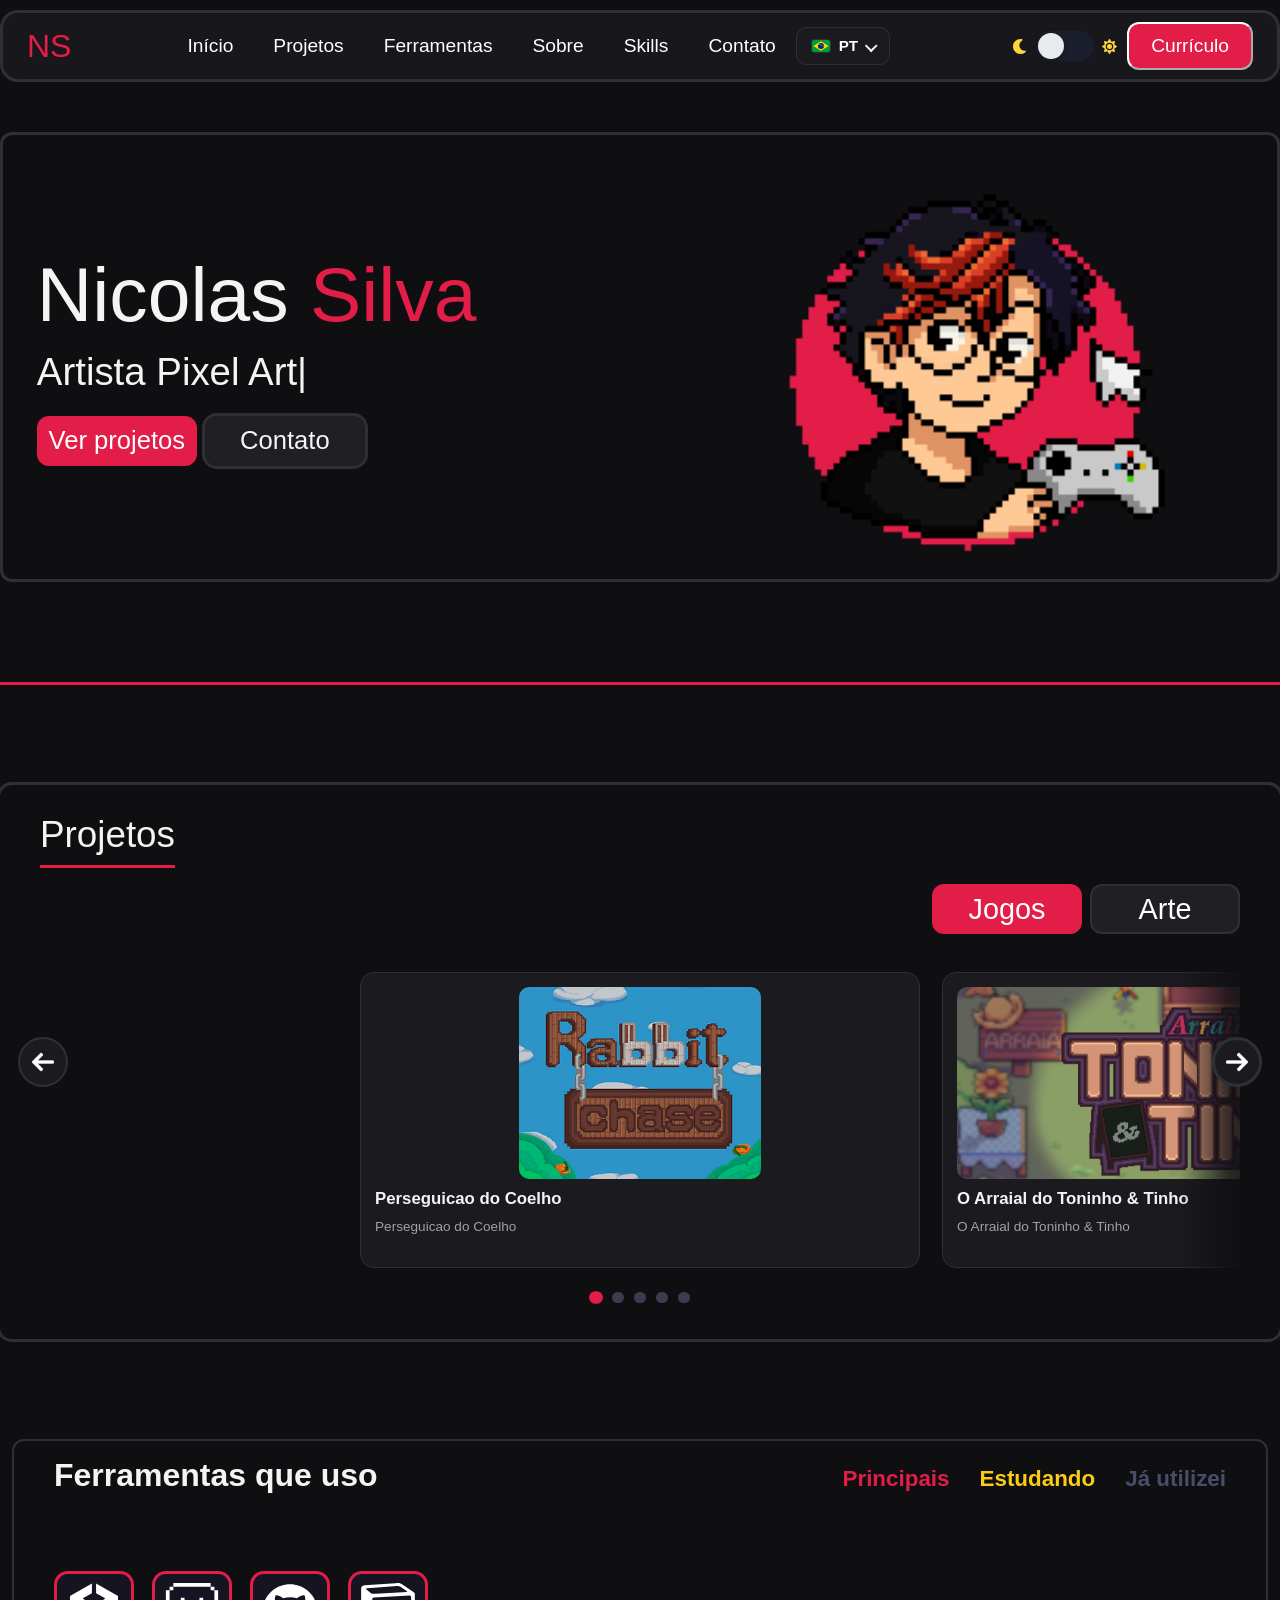
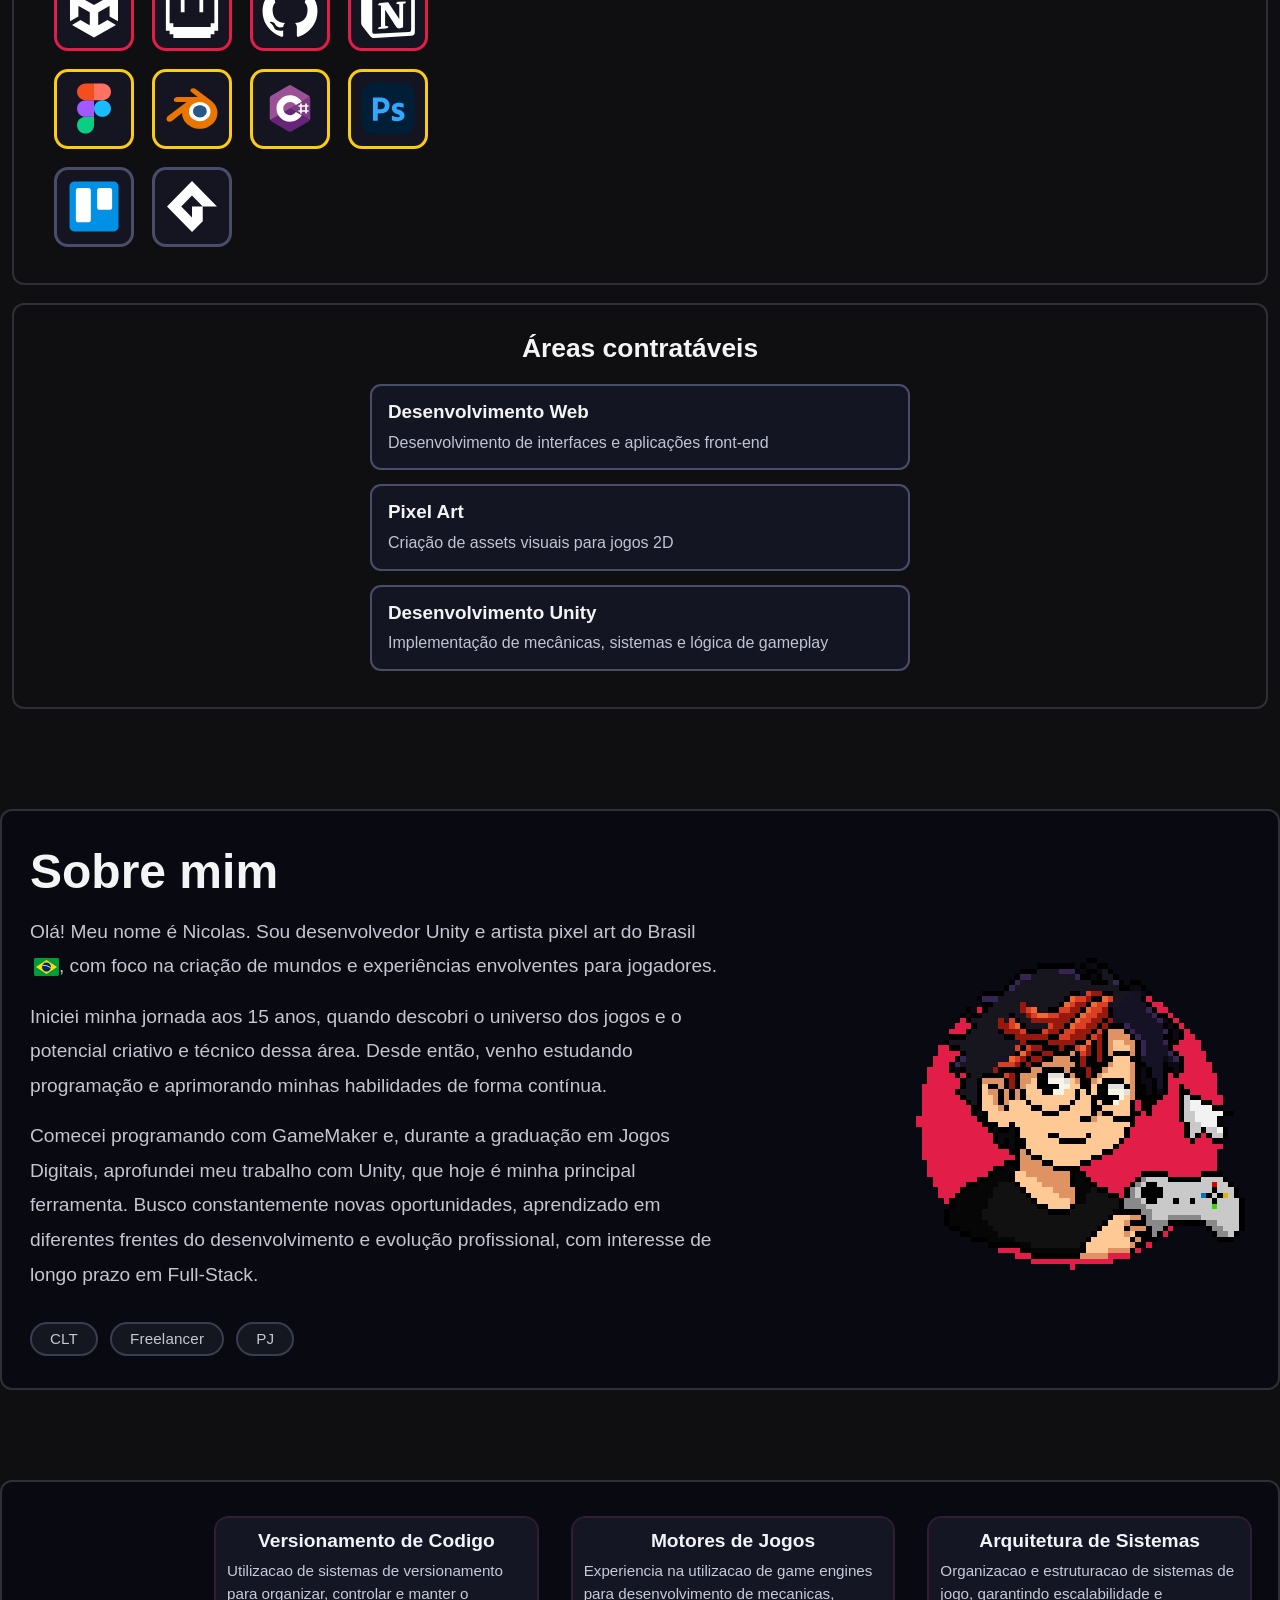
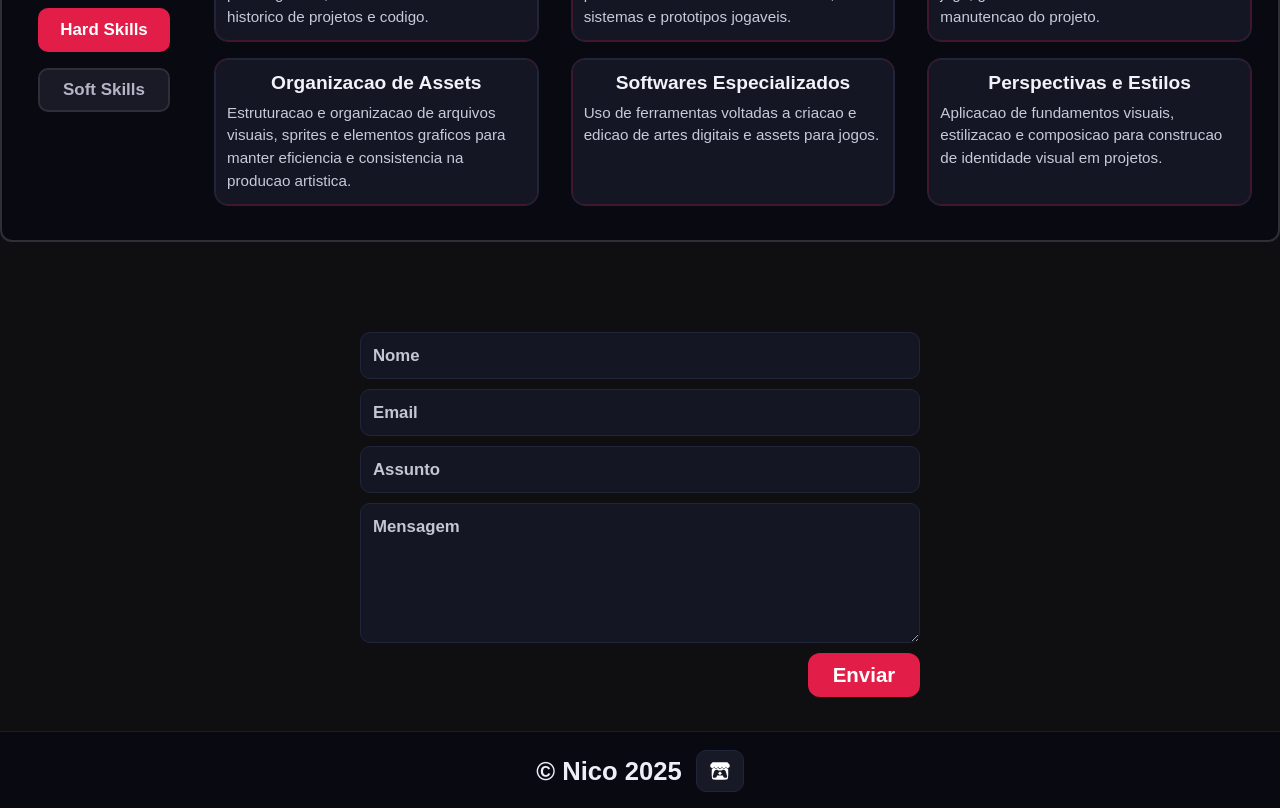
==== commit af7877f8: "Atualização de definição do projeto em desenvolvimento e curriculos Agora os curriculos são diferent" ====
--- a/Index.html
+++ b/Index.html
@@ -102,7 +102,7 @@
               </span>
             </div>
             <!-- CTA principal da navbar -->
-            <a href="PDF/Currículo Nicolas.pdf" class="button" download="Currículo Nicolas.pdf">Currículo</a>
+            <button type="button" class="button" id="downloadResume" aria-label="Baixar currículo no idioma atual">Currículo</button>
           </div>
         </li>
       </ul>
